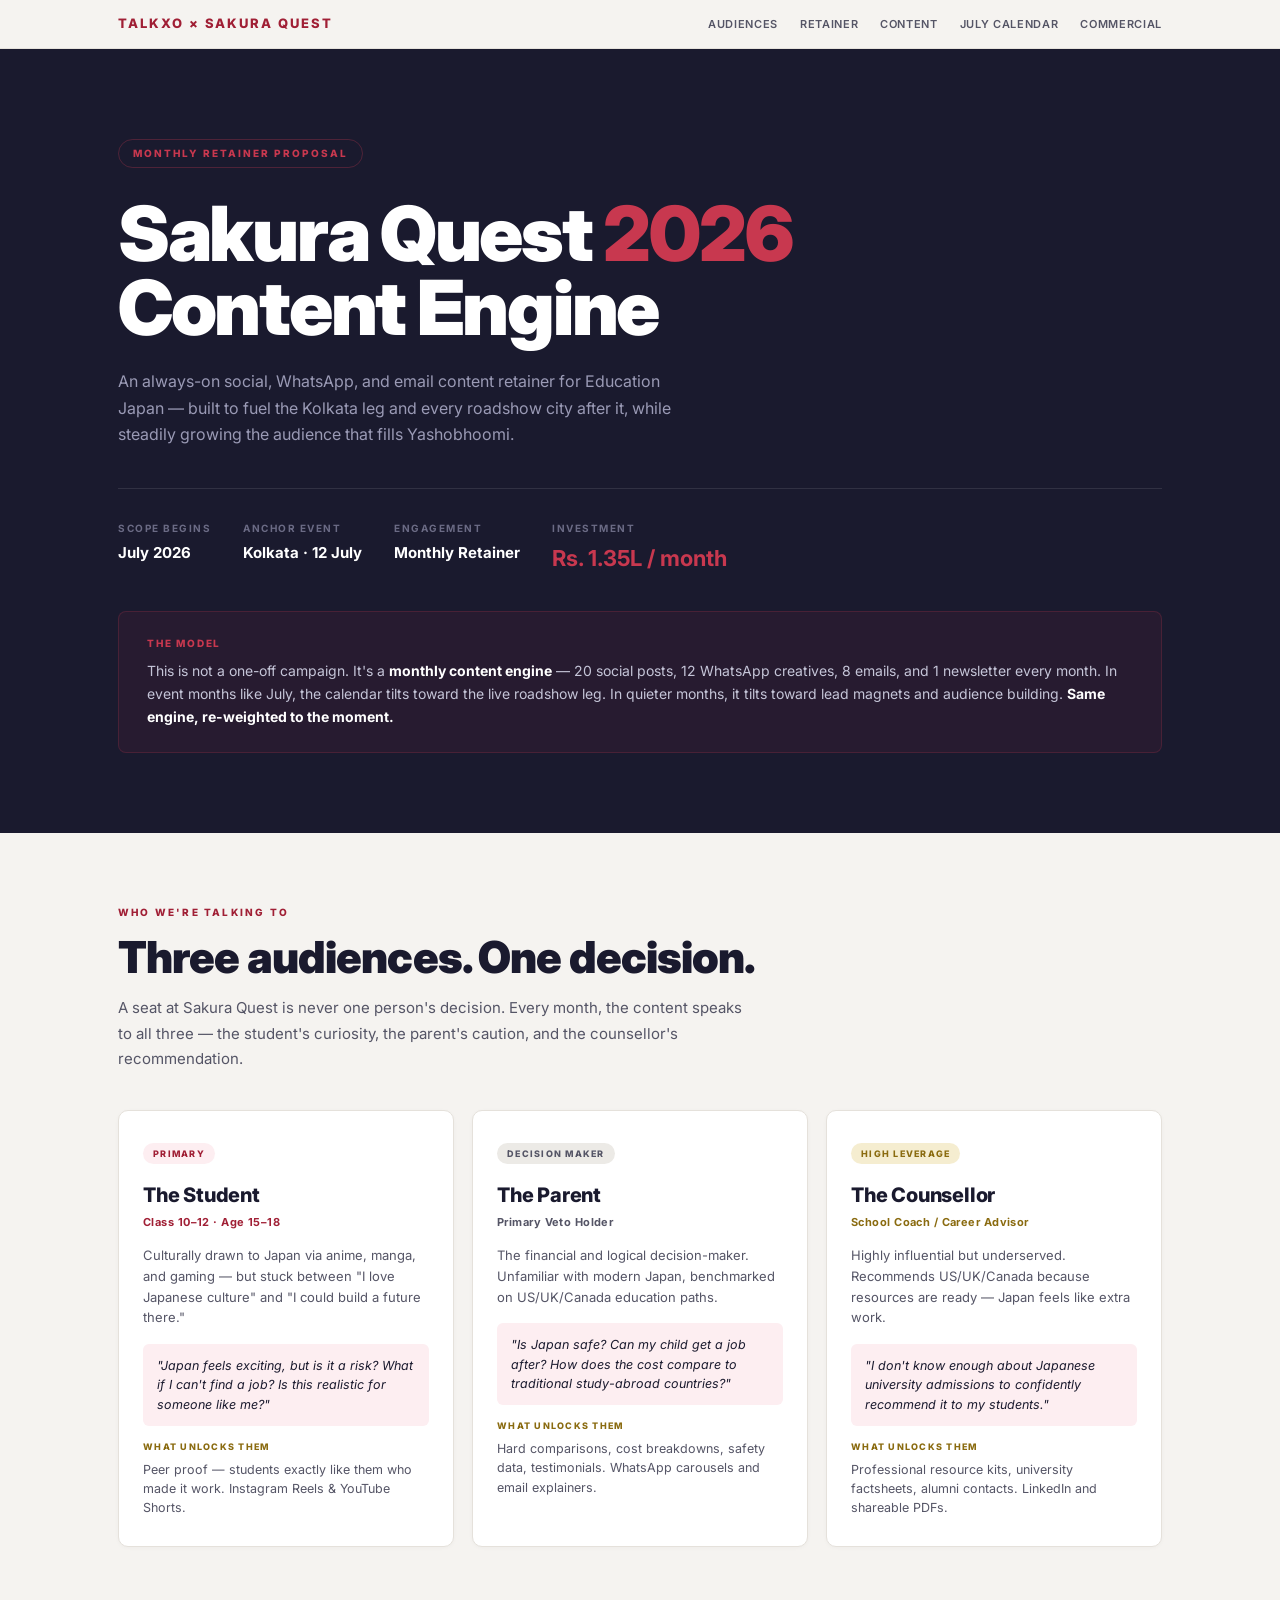
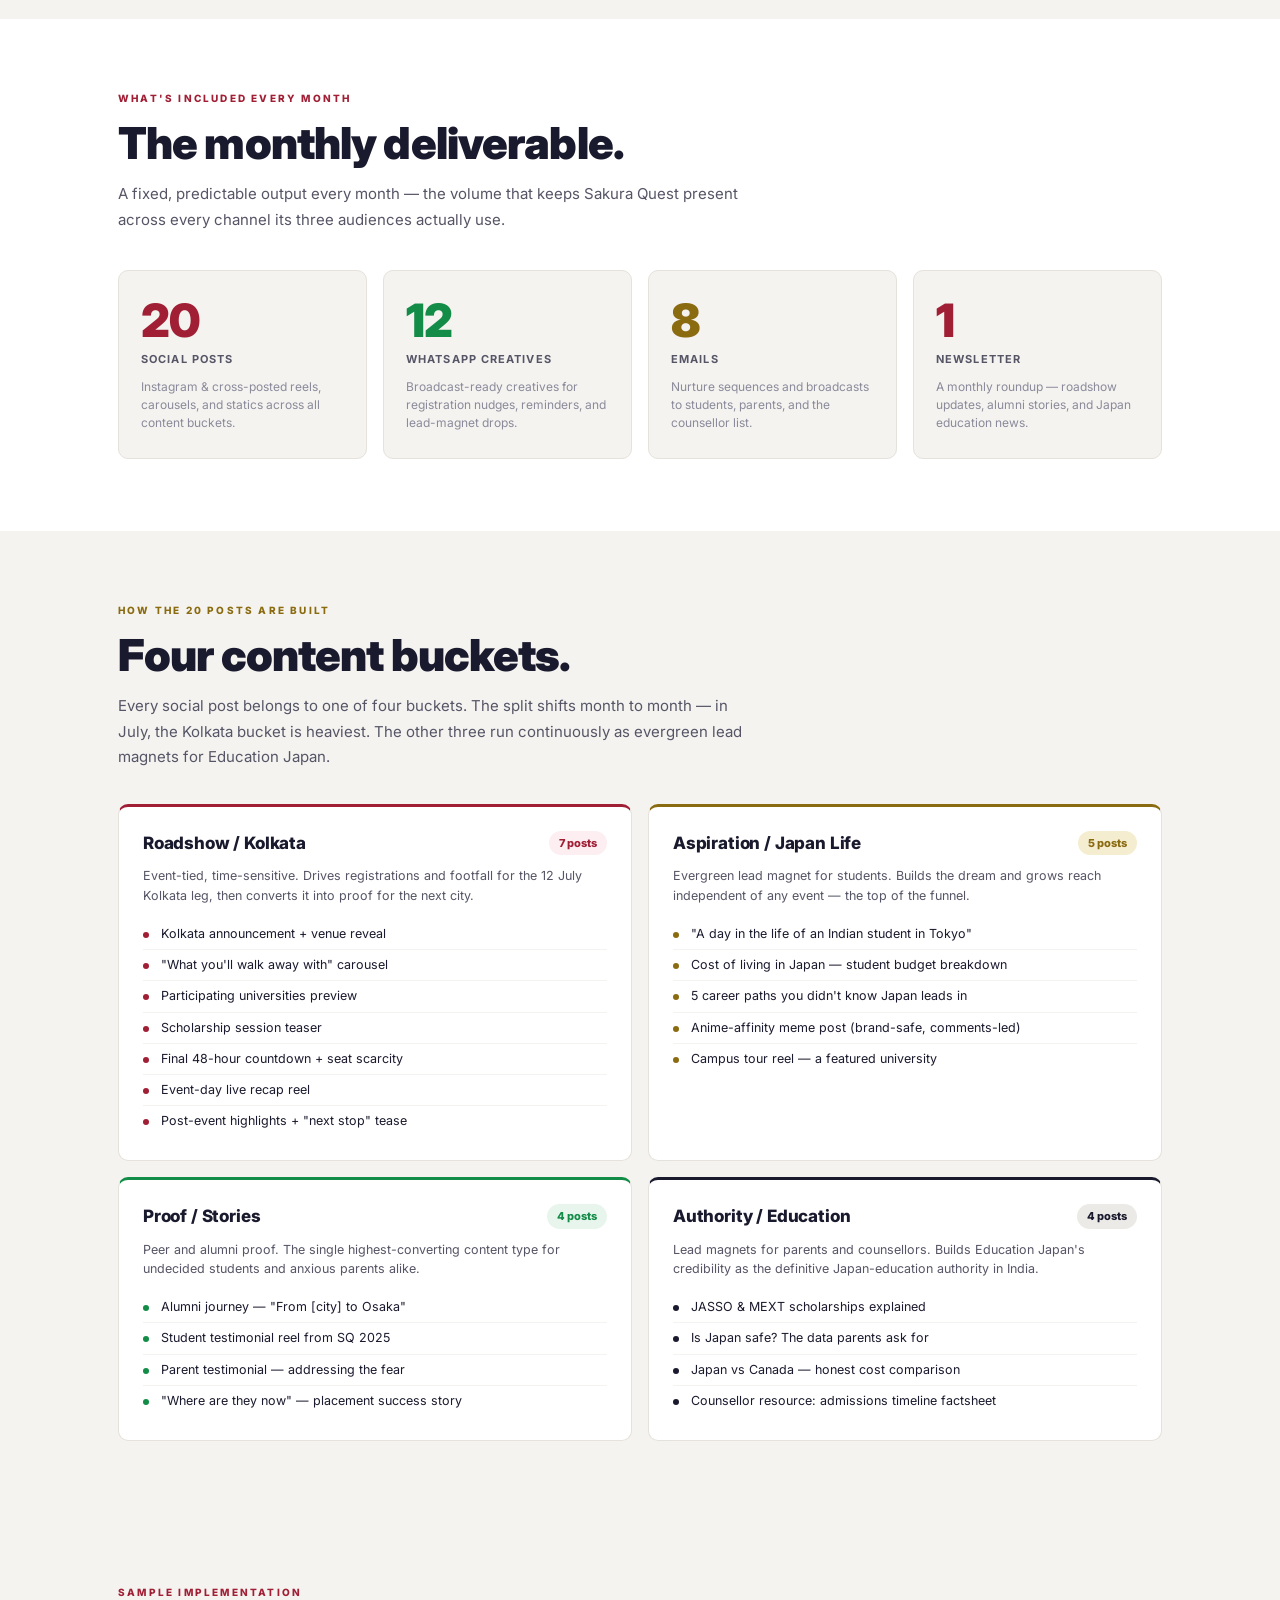
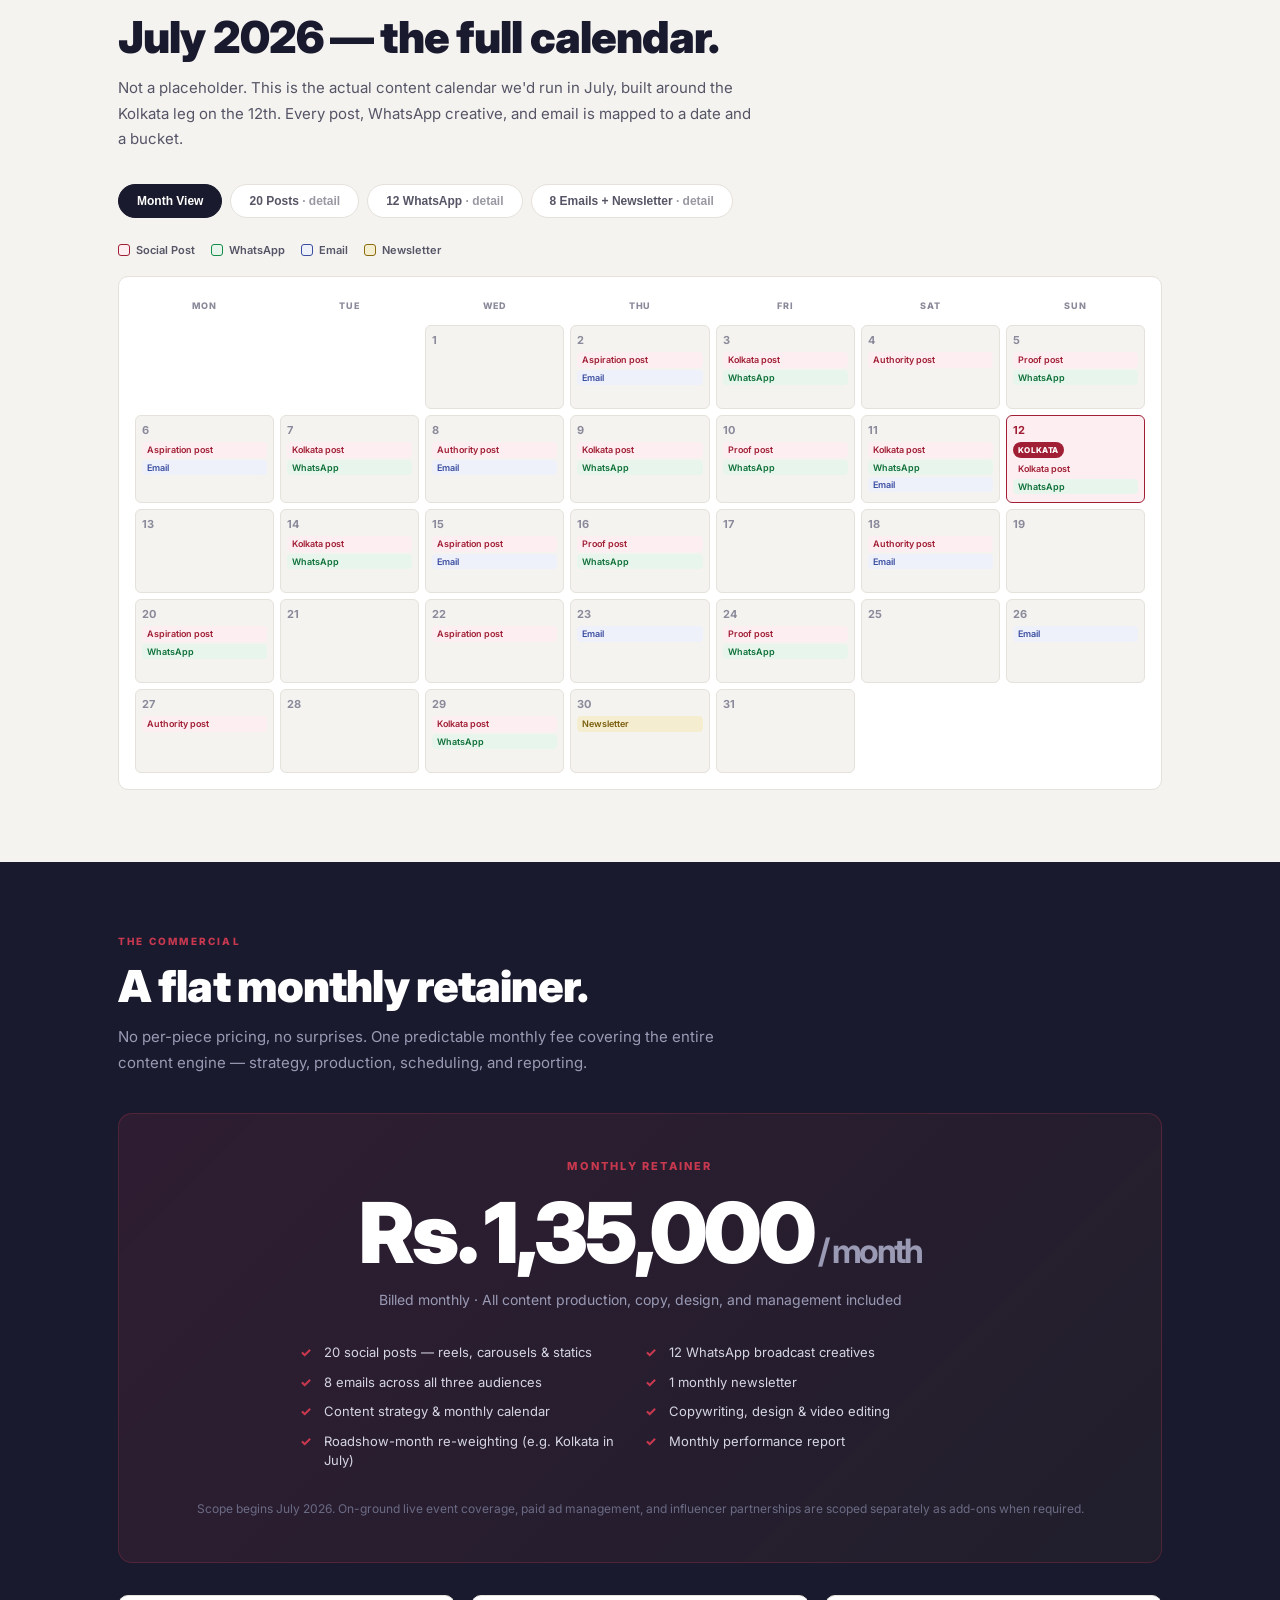
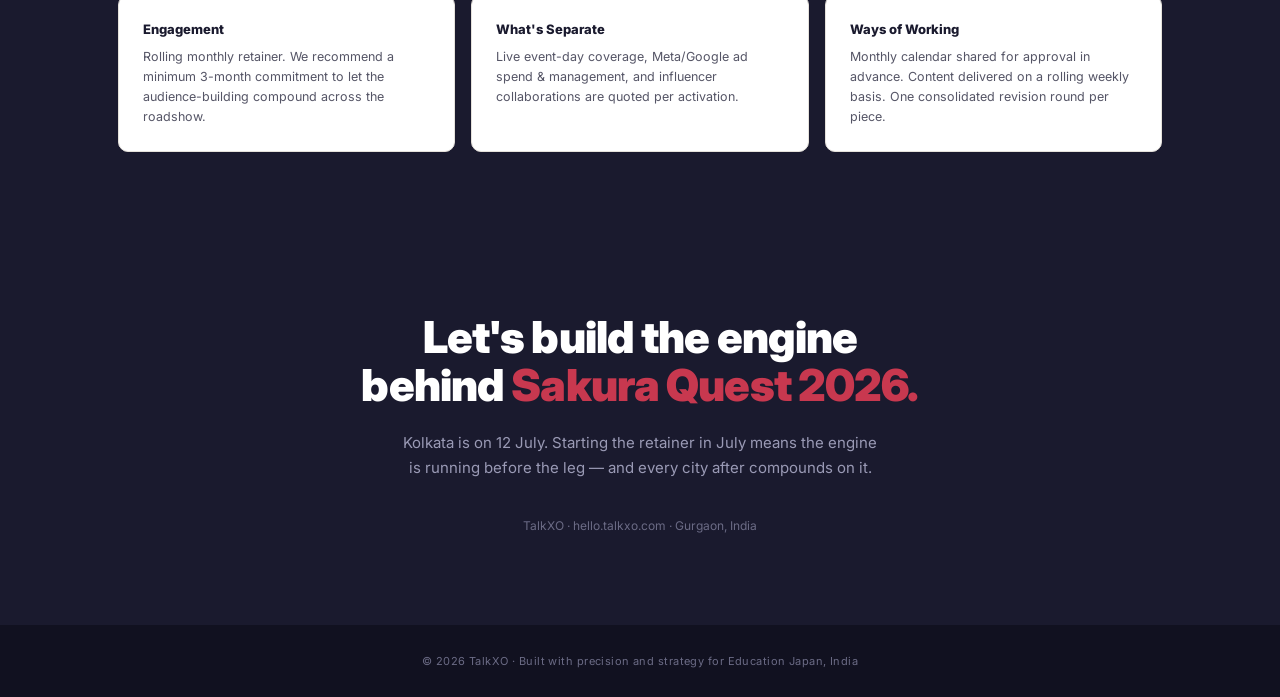
==== sakura-quest-proposal.html @ 216b6104 "SQ" ====
<!DOCTYPE html>
<html lang="en">
<head>
<meta charset="UTF-8">
<meta name="viewport" content="width=device-width, initial-scale=1.0">
<title>Sakura Quest 2026 — Monthly Retainer Proposal | TalkXO × Education Japan</title>
<link href="https://fonts.googleapis.com/css2?family=Inter:wght@300;400;500;600;700;800;900&display=swap" rel="stylesheet">
<style>
*,*::before,*::after{box-sizing:border-box;margin:0;padding:0}
:root{
--ink:#1A1A2E;--sakura:#A01F35;--sakuraLt:#C8384F;--sakuraPale:#FDEEF1;
--gold:#8A6B10;--goldPale:#F5EDD0;--white:#FFFFFF;--offWhite:#F5F3F0;
--surface:#ECEAE6;--slate:#555566;--slateLight:#8A8A9A;--border:#E5E1DB;
--wa:#128C47;--waPale:#E8F5EC;--em:#C8384F;--emPale:#FDEEF1;
}
html{scroll-behavior:smooth}
body{font-family:'Inter',sans-serif;background:var(--offWhite);color:var(--ink);line-height:1.5;-webkit-font-smoothing:antialiased}
.wrap{max-width:1100px;margin:0 auto;padding:0 28px}

/* NAV */
nav{position:sticky;top:0;z-index:100;background:rgba(245,243,240,0.95);backdrop-filter:blur(12px);border-bottom:1px solid var(--border)}
.nav-inner{max-width:1100px;margin:0 auto;padding:14px 28px;display:flex;justify-content:space-between;align-items:center}
.nav-logo{font-size:13px;font-weight:800;letter-spacing:0.15em;color:var(--sakura)}
.nav-links{display:flex;gap:22px}
.nav-links a{font-size:11px;font-weight:600;letter-spacing:0.06em;text-transform:uppercase;color:var(--slate);text-decoration:none;transition:color .2s}
.nav-links a:hover{color:var(--sakura)}
@media(max-width:760px){.nav-links{display:none}}

/* SECTION */
section{padding:72px 0}
.label{font-size:10px;font-weight:800;letter-spacing:0.22em;text-transform:uppercase;color:var(--sakura);margin-bottom:14px}
.label.gold{color:var(--gold)}
h1{font-size:clamp(40px,7vw,76px);font-weight:900;letter-spacing:-0.03em;line-height:0.98}
h2{font-size:clamp(28px,4vw,44px);font-weight:900;letter-spacing:-0.02em;line-height:1.08}
h3{font-size:20px;font-weight:800;letter-spacing:-0.01em}
.lead{font-size:15px;color:var(--slate);line-height:1.7;max-width:640px}

/* HERO */
#hero{background:var(--ink);color:var(--white);padding:90px 0 80px}
.hero-tag{display:inline-block;font-size:10px;font-weight:800;letter-spacing:0.2em;text-transform:uppercase;color:var(--sakuraLt);border:1px solid rgba(200,56,79,0.3);padding:6px 14px;border-radius:40px;margin-bottom:28px}
#hero h1 span{color:var(--sakuraLt)}
.hero-sub{font-size:16px;color:#9A9AB5;line-height:1.65;max-width:560px;margin-top:24px}
.hero-meta{display:flex;flex-wrap:wrap;gap:32px;margin-top:40px;padding-top:32px;border-top:1px solid rgba(255,255,255,0.1)}
.hero-meta-item .k{font-size:10px;font-weight:700;letter-spacing:0.15em;text-transform:uppercase;color:#6B6B85;margin-bottom:6px}
.hero-meta-item .v{font-size:15px;font-weight:700;color:var(--white)}
.hero-meta-item .v.big{font-size:22px;color:var(--sakuraLt)}

/* PIVOT CALLOUT */
.pivot{background:rgba(200,56,79,0.08);border:1px solid rgba(200,56,79,0.2);border-radius:8px;padding:24px 28px;margin-top:36px}
.pivot .pl{font-size:10px;font-weight:800;letter-spacing:0.18em;text-transform:uppercase;color:var(--sakuraLt);margin-bottom:8px}
.pivot p{font-size:14px;color:#C5C5D8;line-height:1.65}
.pivot strong{color:var(--white);font-weight:700}

/* AUDIENCES */
.aud-grid{display:grid;grid-template-columns:repeat(3,1fr);gap:18px;margin-top:38px}
@media(max-width:860px){.aud-grid{grid-template-columns:1fr}}
.aud-card{background:var(--white);border:1px solid var(--border);border-radius:10px;padding:28px 24px;box-shadow:0 1px 4px rgba(0,0,0,0.03)}
.aud-card .tag{display:inline-block;font-size:9px;font-weight:800;letter-spacing:0.14em;text-transform:uppercase;padding:4px 10px;border-radius:30px;margin-bottom:16px}
.tag.pink{background:var(--sakuraPale);color:var(--sakura)}
.tag.muted{background:var(--surface);color:var(--slate)}
.tag.gold{background:var(--goldPale);color:var(--gold)}
.aud-card h3{margin-bottom:4px}
.aud-role{font-size:11px;font-weight:700;color:var(--sakura);letter-spacing:0.04em;margin-bottom:14px}
.aud-card.muted .aud-role{color:var(--slate)}
.aud-card.gold .aud-role{color:var(--gold)}
.aud-desc{font-size:13px;color:var(--slate);line-height:1.6;margin-bottom:16px}
.aud-quote{font-size:12.5px;font-style:italic;color:var(--ink);line-height:1.55;padding:12px 14px;background:var(--sakuraPale);border-radius:6px;margin-bottom:14px}
.aud-unlock-l{font-size:9px;font-weight:800;letter-spacing:0.14em;text-transform:uppercase;color:var(--gold);margin-bottom:6px}
.aud-unlock-d{font-size:12.5px;color:var(--slate);line-height:1.55}

/* RETAINER OVERVIEW */
#retainer{background:var(--white)}
.deliv-grid{display:grid;grid-template-columns:repeat(4,1fr);gap:16px;margin-top:38px}
@media(max-width:860px){.deliv-grid{grid-template-columns:repeat(2,1fr)}}
@media(max-width:520px){.deliv-grid{grid-template-columns:1fr}}
.deliv{background:var(--offWhite);border:1px solid var(--border);border-radius:10px;padding:26px 22px;text-align:left}
.deliv .num{font-size:46px;font-weight:900;letter-spacing:-0.03em;color:var(--sakura);line-height:1}
.deliv .unit{font-size:11px;font-weight:700;letter-spacing:0.1em;text-transform:uppercase;color:var(--slate);margin-top:8px}
.deliv .desc{font-size:12px;color:var(--slateLight);line-height:1.5;margin-top:10px}
.deliv.wa .num{color:var(--wa)}
.deliv.em .num{color:var(--gold)}

/* SECTION SUBHEAD */
.subhead{font-size:10px;font-weight:800;letter-spacing:0.18em;text-transform:uppercase;color:var(--slateLight);margin-bottom:18px}
.divider{height:1px;background:var(--border);margin:52px 0}

/* CONTENT BUCKETS */
.bucket-grid{display:grid;grid-template-columns:repeat(2,1fr);gap:16px;margin-top:8px}
@media(max-width:760px){.bucket-grid{grid-template-columns:1fr}}
.bucket{background:var(--white);border:1px solid var(--border);border-radius:10px;padding:24px;border-top:3px solid var(--sakura)}
.bucket:nth-child(2){border-top-color:var(--gold)}
.bucket:nth-child(3){border-top-color:var(--wa)}
.bucket:nth-child(4){border-top-color:var(--ink)}
.bucket-top{display:flex;justify-content:space-between;align-items:flex-start;margin-bottom:10px}
.bucket h3{font-size:17px}
.bucket-count{font-size:11px;font-weight:800;color:var(--sakura);background:var(--sakuraPale);padding:4px 10px;border-radius:20px;white-space:nowrap}
.bucket:nth-child(2) .bucket-count{color:var(--gold);background:var(--goldPale)}
.bucket:nth-child(3) .bucket-count{color:var(--wa);background:var(--waPale)}
.bucket:nth-child(4) .bucket-count{color:var(--ink);background:var(--surface)}
.bucket-goal{font-size:12.5px;color:var(--slate);line-height:1.55;margin-bottom:14px}
.bucket ul{list-style:none}
.bucket li{font-size:12.5px;color:var(--ink);padding:6px 0 6px 18px;position:relative;line-height:1.45;border-bottom:1px solid var(--offWhite)}
.bucket li:last-child{border-bottom:none}
.bucket li::before{content:'';position:absolute;left:0;top:13px;width:6px;height:6px;border-radius:50%;background:var(--sakura)}
.bucket:nth-child(2) li::before{background:var(--gold)}
.bucket:nth-child(3) li::before{background:var(--wa)}
.bucket:nth-child(4) li::before{background:var(--ink)}

/* CALENDAR */
#calendar{background:var(--offWhite)}
.cal-tabs{display:flex;gap:8px;margin:32px 0 24px;flex-wrap:wrap}
.cal-tab{font-size:12px;font-weight:700;padding:9px 18px;border-radius:30px;border:1px solid var(--border);background:var(--white);color:var(--slate);cursor:pointer;transition:all .2s}
.cal-tab.active{background:var(--ink);color:var(--white);border-color:var(--ink)}
.cal-tab .c{opacity:0.6;font-weight:600}
.cal-panel{display:none}
.cal-panel.active{display:block;animation:fade .3s ease}
@keyframes fade{from{opacity:0;transform:translateY(6px)}to{opacity:1;transform:translateY(0)}}

/* GRID CALENDAR */
.month-grid{display:grid;grid-template-columns:repeat(7,1fr);gap:6px;background:var(--white);border:1px solid var(--border);border-radius:10px;padding:16px}
.dow{font-size:9px;font-weight:800;letter-spacing:0.1em;text-transform:uppercase;color:var(--slateLight);text-align:center;padding:6px 0}
.day{min-height:84px;border:1px solid var(--border);border-radius:6px;padding:6px;position:relative;background:var(--offWhite);font-size:10px}
.day.empty{background:transparent;border:none}
.day .dn{font-size:11px;font-weight:700;color:var(--slateLight);margin-bottom:4px}
.day.event{background:var(--sakuraPale);border-color:var(--sakura)}
.day.event .dn{color:var(--sakura)}
.evt-pill{font-size:8px;font-weight:800;letter-spacing:0.05em;text-transform:uppercase;color:var(--white);background:var(--sakura);padding:2px 5px;border-radius:8px;display:inline-block;margin-bottom:3px}
.chip{display:block;font-size:9px;font-weight:600;padding:2px 5px;border-radius:4px;margin-bottom:2px;line-height:1.25;text-align:left}
.chip.post{background:#FDEEF1;color:#A01F35}
.chip.wa{background:#E8F5EC;color:#0E7038}
.chip.em{background:#EEF0FA;color:#3A4DA0}
.chip.news{background:#F5EDD0;color:#7A5E0E}
@media(max-width:760px){.month-grid{font-size:8px;padding:8px;gap:3px}.day{min-height:64px;padding:3px}.chip{font-size:7px}.dow{font-size:7px}}

/* LIST CALENDAR (for posts/wa/em detail) */
.cal-legend{display:flex;gap:16px;flex-wrap:wrap;margin-bottom:18px}
.leg-item{display:flex;align-items:center;gap:6px;font-size:11px;font-weight:600;color:var(--slate)}
.leg-dot{width:12px;height:12px;border-radius:3px}

.content-list{display:grid;gap:8px}
.cl-row{display:grid;grid-template-columns:54px 1fr 130px;gap:14px;align-items:center;background:var(--white);border:1px solid var(--border);border-radius:8px;padding:12px 16px}
@media(max-width:680px){.cl-row{grid-template-columns:44px 1fr;}.cl-tag-col{display:none}}
.cl-date{font-size:11px;font-weight:800;color:var(--ink);text-align:center;line-height:1.2}
.cl-date span{display:block;font-size:8px;font-weight:600;color:var(--slateLight);text-transform:uppercase}
.cl-body .cl-title{font-size:13px;font-weight:700;color:var(--ink);line-height:1.35}
.cl-body .cl-sub{font-size:11.5px;color:var(--slate);line-height:1.4;margin-top:2px}
.cl-tag{font-size:9px;font-weight:800;letter-spacing:0.08em;text-transform:uppercase;padding:4px 9px;border-radius:20px;text-align:center;white-space:nowrap}
.t-kolkata{background:var(--sakuraPale);color:var(--sakura)}
.t-aspiration{background:#EEF0FA;color:#3A4DA0}
.t-proof{background:var(--waPale);color:#0E7038}
.t-authority{background:var(--goldPale);color:var(--gold)}
.cl-row.wa-row{border-left:3px solid var(--wa)}
.cl-row.em-row{border-left:3px solid var(--gold)}

/* COMMERCIAL */
#commercial{background:var(--ink);color:var(--white)}
#commercial .label{color:var(--sakuraLt)}
#commercial h2{color:var(--white)}
.price-card{background:linear-gradient(135deg,rgba(200,56,79,0.12),rgba(138,107,16,0.06));border:1px solid rgba(200,56,79,0.25);border-radius:14px;padding:44px;margin-top:38px;text-align:center}
.price-card .pl{font-size:11px;font-weight:800;letter-spacing:0.2em;text-transform:uppercase;color:var(--sakuraLt);margin-bottom:16px}
.price-amount{font-size:clamp(48px,9vw,84px);font-weight:900;letter-spacing:-0.03em;line-height:1;color:var(--white)}
.price-amount span{font-size:0.4em;color:#9A9AB5;font-weight:700}
.price-sub{font-size:14px;color:#9A9AB5;margin-top:14px;line-height:1.6}
.price-includes{display:grid;grid-template-columns:repeat(2,1fr);gap:10px;margin-top:32px;text-align:left;max-width:680px;margin-left:auto;margin-right:auto}
@media(max-width:600px){.price-includes{grid-template-columns:1fr}}
.pi{font-size:13px;color:#D5D5E2;padding-left:24px;position:relative;line-height:1.5}
.pi::before{content:'✓';position:absolute;left:0;color:var(--sakuraLt);font-weight:800}
.price-note{font-size:12px;color:#6B6B85;margin-top:28px;line-height:1.6}

/* TERMS */
.terms{display:grid;grid-template-columns:repeat(3,1fr);gap:16px;margin-top:32px}
@media(max-width:760px){.terms{grid-template-columns:1fr}}
.term{background:var(--white);border:1px solid var(--border);border-radius:10px;padding:24px}
.term h4{font-size:13px;font-weight:800;color:var(--ink);margin-bottom:8px}
.term p{font-size:12.5px;color:var(--slate);line-height:1.6}

/* CLOSING */
#closing{background:var(--ink);color:var(--white);text-align:center;padding:90px 0}
#closing h2{color:var(--white)}
#closing h2 span{color:var(--sakuraLt)}
.closing-sub{font-size:15px;color:#9A9AB5;max-width:480px;margin:22px auto 0;line-height:1.65}
.closing-foot{font-size:12px;color:#6B6B85;margin-top:36px}

footer{background:#111120;color:#6B6B85;text-align:center;padding:28px;font-size:11px;letter-spacing:0.04em}
</style>
</head>
<body>

<nav>
  <div class="nav-inner">
    <div class="nav-logo">TALKXO × SAKURA QUEST</div>
    <div class="nav-links">
      <a href="#audiences">Audiences</a>
      <a href="#retainer">Retainer</a>
      <a href="#buckets">Content</a>
      <a href="#calendar">July Calendar</a>
      <a href="#commercial">Commercial</a>
    </div>
  </div>
</nav>

<!-- HERO -->
<section id="hero">
  <div class="wrap">
    <span class="hero-tag">Monthly Retainer Proposal</span>
    <h1>Sakura Quest <span>2026</span><br>Content Engine</h1>
    <p class="hero-sub">An always-on social, WhatsApp, and email content retainer for Education Japan — built to fuel the Kolkata leg and every roadshow city after it, while steadily growing the audience that fills Yashobhoomi.</p>
    <div class="hero-meta">
      <div class="hero-meta-item"><div class="k">Scope Begins</div><div class="v">July 2026</div></div>
      <div class="hero-meta-item"><div class="k">Anchor Event</div><div class="v">Kolkata · 12 July</div></div>
      <div class="hero-meta-item"><div class="k">Engagement</div><div class="v">Monthly Retainer</div></div>
      <div class="hero-meta-item"><div class="k">Investment</div><div class="v big">Rs. 1.35L / month</div></div>
    </div>
    <div class="pivot">
      <div class="pl">The Model</div>
      <p>This is not a one-off campaign. It's a <strong>monthly content engine</strong> — 20 social posts, 12 WhatsApp creatives, 8 emails, and 1 newsletter every month. In event months like July, the calendar tilts toward the live roadshow leg. In quieter months, it tilts toward lead magnets and audience building. <strong>Same engine, re-weighted to the moment.</strong></p>
    </div>
  </div>
</section>

<!-- AUDIENCES -->
<section id="audiences">
  <div class="wrap">
    <div class="label">Who We're Talking To</div>
    <h2>Three audiences. One decision.</h2>
    <p class="lead" style="margin-top:14px">A seat at Sakura Quest is never one person's decision. Every month, the content speaks to all three — the student's curiosity, the parent's caution, and the counsellor's recommendation.</p>
    <div class="aud-grid">
      <div class="aud-card">
        <span class="tag pink">Primary</span>
        <h3>The Student</h3>
        <div class="aud-role">Class 10–12 · Age 15–18</div>
        <div class="aud-desc">Culturally drawn to Japan via anime, manga, and gaming — but stuck between "I love Japanese culture" and "I could build a future there."</div>
        <div class="aud-quote">"Japan feels exciting, but is it a risk? What if I can't find a job? Is this realistic for someone like me?"</div>
        <div class="aud-unlock-l">What Unlocks Them</div>
        <div class="aud-unlock-d">Peer proof — students exactly like them who made it work. Instagram Reels & YouTube Shorts.</div>
      </div>
      <div class="aud-card muted">
        <span class="tag muted">Decision Maker</span>
        <h3>The Parent</h3>
        <div class="aud-role">Primary Veto Holder</div>
        <div class="aud-desc">The financial and logical decision-maker. Unfamiliar with modern Japan, benchmarked on US/UK/Canada education paths.</div>
        <div class="aud-quote">"Is Japan safe? Can my child get a job after? How does the cost compare to traditional study-abroad countries?"</div>
        <div class="aud-unlock-l">What Unlocks Them</div>
        <div class="aud-unlock-d">Hard comparisons, cost breakdowns, safety data, testimonials. WhatsApp carousels and email explainers.</div>
      </div>
      <div class="aud-card gold">
        <span class="tag gold">High Leverage</span>
        <h3>The Counsellor</h3>
        <div class="aud-role">School Coach / Career Advisor</div>
        <div class="aud-desc">Highly influential but underserved. Recommends US/UK/Canada because resources are ready — Japan feels like extra work.</div>
        <div class="aud-quote">"I don't know enough about Japanese university admissions to confidently recommend it to my students."</div>
        <div class="aud-unlock-l">What Unlocks Them</div>
        <div class="aud-unlock-d">Professional resource kits, university factsheets, alumni contacts. LinkedIn and shareable PDFs.</div>
      </div>
    </div>
  </div>
</section>

<!-- RETAINER -->
<section id="retainer">
  <div class="wrap">
    <div class="label">What's Included Every Month</div>
    <h2>The monthly deliverable.</h2>
    <p class="lead" style="margin-top:14px">A fixed, predictable output every month — the volume that keeps Sakura Quest present across every channel its three audiences actually use.</p>
    <div class="deliv-grid">
      <div class="deliv"><div class="num">20</div><div class="unit">Social Posts</div><div class="desc">Instagram & cross-posted reels, carousels, and statics across all content buckets.</div></div>
      <div class="deliv wa"><div class="num">12</div><div class="unit">WhatsApp Creatives</div><div class="desc">Broadcast-ready creatives for registration nudges, reminders, and lead-magnet drops.</div></div>
      <div class="deliv em"><div class="num">8</div><div class="unit">Emails</div><div class="desc">Nurture sequences and broadcasts to students, parents, and the counsellor list.</div></div>
      <div class="deliv"><div class="num">1</div><div class="unit">Newsletter</div><div class="desc">A monthly roundup — roadshow updates, alumni stories, and Japan education news.</div></div>
    </div>
  </div>
</section>

<!-- CONTENT BUCKETS -->
<section id="buckets">
  <div class="wrap">
    <div class="label gold">How the 20 Posts Are Built</div>
    <h2>Four content buckets.</h2>
    <p class="lead" style="margin-top:14px">Every social post belongs to one of four buckets. The split shifts month to month — in July, the Kolkata bucket is heaviest. The other three run continuously as evergreen lead magnets for Education Japan.</p>
    <div class="bucket-grid" style="margin-top:34px">
      <div class="bucket">
        <div class="bucket-top"><h3>Roadshow / Kolkata</h3><span class="bucket-count">7 posts</span></div>
        <div class="bucket-goal">Event-tied, time-sensitive. Drives registrations and footfall for the 12 July Kolkata leg, then converts it into proof for the next city.</div>
        <ul>
          <li>Kolkata announcement + venue reveal</li>
          <li>"What you'll walk away with" carousel</li>
          <li>Participating universities preview</li>
          <li>Scholarship session teaser</li>
          <li>Final 48-hour countdown + seat scarcity</li>
          <li>Event-day live recap reel</li>
          <li>Post-event highlights + "next stop" tease</li>
        </ul>
      </div>
      <div class="bucket">
        <div class="bucket-top"><h3>Aspiration / Japan Life</h3><span class="bucket-count">5 posts</span></div>
        <div class="bucket-goal">Evergreen lead magnet for students. Builds the dream and grows reach independent of any event — the top of the funnel.</div>
        <ul>
          <li>"A day in the life of an Indian student in Tokyo"</li>
          <li>Cost of living in Japan — student budget breakdown</li>
          <li>5 career paths you didn't know Japan leads in</li>
          <li>Anime-affinity meme post (brand-safe, comments-led)</li>
          <li>Campus tour reel — a featured university</li>
        </ul>
      </div>
      <div class="bucket">
        <div class="bucket-top"><h3>Proof / Stories</h3><span class="bucket-count">4 posts</span></div>
        <div class="bucket-goal">Peer and alumni proof. The single highest-converting content type for undecided students and anxious parents alike.</div>
        <ul>
          <li>Alumni journey — "From [city] to Osaka"</li>
          <li>Student testimonial reel from SQ 2025</li>
          <li>Parent testimonial — addressing the fear</li>
          <li>"Where are they now" — placement success story</li>
        </ul>
      </div>
      <div class="bucket">
        <div class="bucket-top"><h3>Authority / Education</h3><span class="bucket-count">4 posts</span></div>
        <div class="bucket-goal">Lead magnets for parents and counsellors. Builds Education Japan's credibility as the definitive Japan-education authority in India.</div>
        <ul>
          <li>JASSO &amp; MEXT scholarships explained</li>
          <li>Is Japan safe? The data parents ask for</li>
          <li>Japan vs Canada — honest cost comparison</li>
          <li>Counsellor resource: admissions timeline factsheet</li>
        </ul>
      </div>
    </div>
  </div>
</section>

<!-- CALENDAR -->
<section id="calendar">
  <div class="wrap">
    <div class="label">Sample Implementation</div>
    <h2>July 2026 — the full calendar.</h2>
    <p class="lead" style="margin-top:14px">Not a placeholder. This is the actual content calendar we'd run in July, built around the Kolkata leg on the 12th. Every post, WhatsApp creative, and email is mapped to a date and a bucket.</p>

    <div class="cal-tabs">
      <button class="cal-tab active" data-panel="month">Month View</button>
      <button class="cal-tab" data-panel="posts">20 Posts <span class="c">· detail</span></button>
      <button class="cal-tab" data-panel="wa">12 WhatsApp <span class="c">· detail</span></button>
      <button class="cal-tab" data-panel="em">8 Emails + Newsletter <span class="c">· detail</span></button>
    </div>

    <!-- MONTH GRID -->
    <div class="cal-panel active" id="panel-month">
      <div class="cal-legend">
        <div class="leg-item"><span class="leg-dot" style="background:#FDEEF1;border:1px solid #A01F35"></span>Social Post</div>
        <div class="leg-item"><span class="leg-dot" style="background:#E8F5EC;border:1px solid #128C47"></span>WhatsApp</div>
        <div class="leg-item"><span class="leg-dot" style="background:#EEF0FA;border:1px solid #3A4DA0"></span>Email</div>
        <div class="leg-item"><span class="leg-dot" style="background:#F5EDD0;border:1px solid #8A6B10"></span>Newsletter</div>
      </div>
      <div class="month-grid" id="monthGrid"></div>
    </div>

    <!-- POSTS DETAIL -->
    <div class="cal-panel" id="panel-posts">
      <div class="cal-legend">
        <div class="leg-item"><span class="leg-dot t-kolkata" style="background:#FDEEF1"></span>Roadshow / Kolkata</div>
        <div class="leg-item"><span class="leg-dot t-aspiration" style="background:#EEF0FA"></span>Aspiration</div>
        <div class="leg-item"><span class="leg-dot t-proof" style="background:#E8F5EC"></span>Proof / Stories</div>
        <div class="leg-item"><span class="leg-dot t-authority" style="background:#F5EDD0"></span>Authority</div>
      </div>
      <div class="content-list" id="postsList"></div>
    </div>

    <!-- WA DETAIL -->
    <div class="cal-panel" id="panel-wa">
      <div class="content-list" id="waList"></div>
    </div>

    <!-- EMAIL DETAIL -->
    <div class="cal-panel" id="panel-em">
      <div class="content-list" id="emList"></div>
    </div>
  </div>
</section>

<!-- COMMERCIAL -->
<section id="commercial">
  <div class="wrap">
    <div class="label">The Commercial</div>
    <h2>A flat monthly retainer.</h2>
    <p class="lead" style="margin-top:14px;color:#9A9AB5">No per-piece pricing, no surprises. One predictable monthly fee covering the entire content engine — strategy, production, scheduling, and reporting.</p>
    <div class="price-card">
      <div class="pl">Monthly Retainer</div>
      <div class="price-amount">Rs. 1,35,000<span> / month</span></div>
      <div class="price-sub">Billed monthly · All content production, copy, design, and management included</div>
      <div class="price-includes">
        <div class="pi">20 social posts — reels, carousels &amp; statics</div>
        <div class="pi">12 WhatsApp broadcast creatives</div>
        <div class="pi">8 emails across all three audiences</div>
        <div class="pi">1 monthly newsletter</div>
        <div class="pi">Content strategy &amp; monthly calendar</div>
        <div class="pi">Copywriting, design &amp; video editing</div>
        <div class="pi">Roadshow-month re-weighting (e.g. Kolkata in July)</div>
        <div class="pi">Monthly performance report</div>
      </div>
      <div class="price-note">Scope begins July 2026. On-ground live event coverage, paid ad management, and influencer partnerships are scoped separately as add-ons when required.</div>
    </div>

    <div class="terms">
      <div class="term"><h4>Engagement</h4><p>Rolling monthly retainer. We recommend a minimum 3-month commitment to let the audience-building compound across the roadshow.</p></div>
      <div class="term"><h4>What's Separate</h4><p>Live event-day coverage, Meta/Google ad spend &amp; management, and influencer collaborations are quoted per activation.</p></div>
      <div class="term"><h4>Ways of Working</h4><p>Monthly calendar shared for approval in advance. Content delivered on a rolling weekly basis. One consolidated revision round per piece.</p></div>
    </div>
  </div>
</section>

<!-- CLOSING -->
<section id="closing">
  <div class="wrap">
    <h2>Let's build the engine<br>behind <span>Sakura Quest 2026.</span></h2>
    <p class="closing-sub">Kolkata is on 12 July. Starting the retainer in July means the engine is running before the leg — and every city after compounds on it.</p>
    <div class="closing-foot">TalkXO · hello.talkxo.com · Gurgaon, India</div>
  </div>
</section>

<footer>© 2026 TalkXO · Built with precision and strategy for Education Japan, India</footer>

<script>
// ---- DATA ----
const posts = [
  {d:2, t:"A Day in the Life of an Indian Student in Tokyo", s:"Reel · subtitled, no VO — curiosity-first top-of-funnel", b:"aspiration", tag:"Aspiration"},
  {d:3, t:"Kolkata is Coming — Save the Date", s:"Announcement carousel · venue + date reveal for 12 July", b:"kolkata", tag:"Kolkata"},
  {d:4, t:"JASSO & MEXT Scholarships, Explained Simply", s:"Carousel · parent + counsellor lead magnet", b:"authority", tag:"Authority"},
  {d:5, t:"From Kolkata to Osaka — An Alumni Story", s:"Reel · peer proof, locally relevant to the leg", b:"proof", tag:"Proof"},
  {d:6, t:"5 Careers You Didn't Know Japan Leads In", s:"Carousel · saves-optimised, broadens the dream", b:"aspiration", tag:"Aspiration"},
  {d:7, t:"What You'll Walk Away With at Sakura Quest", s:"Carousel · Kolkata value proposition", b:"kolkata", tag:"Kolkata"},
  {d:8, t:"Is Japan Safe? The Data Parents Ask For", s:"Carousel · parent objection lead magnet", b:"authority", tag:"Authority"},
  {d:9, t:"Universities You'll Meet in Kolkata", s:"Carousel · participating institution preview", b:"kolkata", tag:"Kolkata"},
  {d:10, t:"Student Testimonial — Why I Chose Japan", s:"Reel · SQ 2025 attendee, now enrolled", b:"proof", tag:"Proof"},
  {d:11, t:"Final 48 Hours — Kolkata Seats Filling Fast", s:"Story-style reel · scarcity + scholarship session teaser", b:"kolkata", tag:"Kolkata"},
  {d:12, t:"LIVE from Kolkata — Same-Day Recap", s:"Reel · event-day energy, published same evening", b:"kolkata", tag:"Kolkata"},
  {d:14, t:"Kolkata Highlights — You Had to Be There", s:"Reel · post-event proof, teases next city", b:"kolkata", tag:"Kolkata"},
  {d:15, t:"Cost of Living in Japan — A Student Budget", s:"Carousel · practical aspiration content", b:"aspiration", tag:"Aspiration"},
  {d:16, t:"A Parent on Sending Their Child to Japan", s:"Reel · parent testimonial, the fear addressed", b:"proof", tag:"Proof"},
  {d:18, t:"Japan vs Canada — An Honest Cost Comparison", s:"Carousel · the parent's core question, WA-shareable", b:"authority", tag:"Authority"},
  {d:20, t:"When You Finally Get the MEXT Scholarship", s:"Anime-affinity meme · brand-safe, comments-led reach", b:"aspiration", tag:"Aspiration"},
  {d:22, t:"Campus Tour — A Featured Japanese University", s:"Reel · immersive, aspirational", b:"aspiration", tag:"Aspiration"},
  {d:24, t:"Where Are They Now — A Placement Story", s:"Carousel · career outcome proof for parents", b:"proof", tag:"Proof"},
  {d:27, t:"Counsellor Factsheet — Admissions Timeline", s:"Carousel + PDF · LinkedIn-led, counsellor lead magnet", b:"authority", tag:"Authority"},
  {d:29, t:"The Road to Yashobhoomi — Cities So Far", s:"Carousel · roadshow momentum, builds toward finale", b:"kolkata", tag:"Kolkata"}
];

const wa = [
  {d:3, t:"Kolkata Date Announcement Broadcast", s:"To full list — save the date, registration link"},
  {d:5, t:"Scholarship Guide Lead-Magnet Drop", s:"Comment-to-DM delivery creative + CTA"},
  {d:7, t:"Registration Reminder #1", s:"Kolkata — 'have you registered yet?' nudge"},
  {d:9, t:"University Lineup Teaser", s:"Visual list of who they'll meet in Kolkata"},
  {d:10, t:"Scholarship Session Highlight", s:"'Be there early — this fills up first'"},
  {d:11, t:"Final 48-Hour Countdown", s:"Scarcity creative — seats remaining"},
  {d:12, t:"Event-Day Logistics", s:"Venue, timing, what to bring — morning-of"},
  {d:14, t:"Post-Event Thank You + Recap Link", s:"Warm follow-up to attendees"},
  {d:16, t:"Next-Step Nudge for Attendees", s:"'Ready for a counselling session?' soft CTA"},
  {d:20, t:"Japan vs Canada Cost Carousel", s:"Parent-facing, forwardable in family groups"},
  {d:24, t:"Alumni Story Drop", s:"Placement success — re-engagement creative"},
  {d:29, t:"Monthly Newsletter Push", s:"WhatsApp creative driving to the newsletter"}
];

const em = [
  {d:2, t:"Welcome — You're on the Sakura Quest List", s:"Onboarding · what to expect + Kolkata save-the-date", type:"em"},
  {d:6, t:"What Studying in Japan Actually Costs", s:"Parent nurture · cost breakdown vs UK/Canada", type:"em"},
  {d:8, t:"Meet the Universities Coming to Kolkata", s:"Consideration · institution profiles + register CTA", type:"em"},
  {d:11, t:"Kolkata is in 24 Hours — Final Details", s:"Conversion · logistics + last registration push", type:"em"},
  {d:15, t:"She Had the Same Doubts You Have", s:"Peer story · undecided-student nurture", type:"em"},
  {d:18, t:"Is Japan Safe? And What About Careers?", s:"Parent nurture · safety + placement outcomes", type:"em"},
  {d:23, t:"For Counsellors — Your Japan Resource Kit", s:"Counsellor track · factsheets + alumni contacts", type:"em"},
  {d:26, t:"Missed Kolkata? Here's What's Next", s:"Re-engagement · roadshow + Grand Finale tease", type:"em"},
  {d:30, t:"Sakura Quest Monthly — July Edition", s:"NEWSLETTER · roadshow recap, alumni story, Japan news", type:"news"}
];

// ---- MONTH GRID BUILD ----
// July 2026: 1st = Wednesday. Mon-start grid.
const firstDow = 2; // Mon=0..Sun=6 → July 1 is Wed = index 2
const daysInMonth = 31;
const dows = ['Mon','Tue','Wed','Thu','Fri','Sat','Sun'];
const grid = document.getElementById('monthGrid');
dows.forEach(d=>{const e=document.createElement('div');e.className='dow';e.textContent=d;grid.appendChild(e);});
for(let i=0;i<firstDow;i++){const e=document.createElement('div');e.className='day empty';grid.appendChild(e);}
for(let day=1;day<=daysInMonth;day++){
  const cell=document.createElement('div');
  cell.className='day'+(day===12?' event':'');
  let html='<div class="dn">'+day+'</div>';
  if(day===12) html+='<span class="evt-pill">Kolkata</span>';
  const p=posts.find(x=>x.d===day); if(p) html+='<span class="chip post">'+p.tag+' post</span>';
  const w=wa.find(x=>x.d===day); if(w) html+='<span class="chip wa">WhatsApp</span>';
  const e2=em.find(x=>x.d===day); if(e2) html+='<span class="chip '+(e2.type==='news'?'news':'em')+'">'+(e2.type==='news'?'Newsletter':'Email')+'</span>';
  cell.innerHTML=html;
  grid.appendChild(cell);
}

// ---- LIST BUILDERS ----
function dlabel(d){return '<div class="cl-date">'+d+'<span>Jul</span></div>';}
const postsList=document.getElementById('postsList');
posts.forEach(p=>{
  const row=document.createElement('div');row.className='cl-row';
  row.innerHTML=dlabel(p.d)+'<div class="cl-body"><div class="cl-title">'+p.t+'</div><div class="cl-sub">'+p.s+'</div></div><div class="cl-tag-col"><div class="cl-tag t-'+p.b+'">'+p.tag+'</div></div>';
  postsList.appendChild(row);
});
const waList=document.getElementById('waList');
wa.forEach(w=>{
  const row=document.createElement('div');row.className='cl-row wa-row';
  row.innerHTML=dlabel(w.d)+'<div class="cl-body"><div class="cl-title">'+w.t+'</div><div class="cl-sub">'+w.s+'</div></div><div class="cl-tag-col"><div class="cl-tag t-proof">WhatsApp</div></div>';
  waList.appendChild(row);
});
const emList=document.getElementById('emList');
em.forEach(e=>{
  const row=document.createElement('div');row.className='cl-row em-row';
  const tagClass=e.type==='news'?'t-authority':'t-aspiration';
  const tagText=e.type==='news'?'Newsletter':'Email';
  row.innerHTML=dlabel(e.d)+'<div class="cl-body"><div class="cl-title">'+e.t+'</div><div class="cl-sub">'+e.s+'</div></div><div class="cl-tag-col"><div class="cl-tag '+tagClass+'">'+tagText+'</div></div>';
  emList.appendChild(row);
});

// ---- TABS ----
document.querySelectorAll('.cal-tab').forEach(tab=>{
  tab.addEventListener('click',()=>{
    document.querySelectorAll('.cal-tab').forEach(t=>t.classList.remove('active'));
    document.querySelectorAll('.cal-panel').forEach(p=>p.classList.remove('active'));
    tab.classList.add('active');
    document.getElementById('panel-'+tab.dataset.panel).classList.add('active');
  });
});
</script>
</body>
</html>
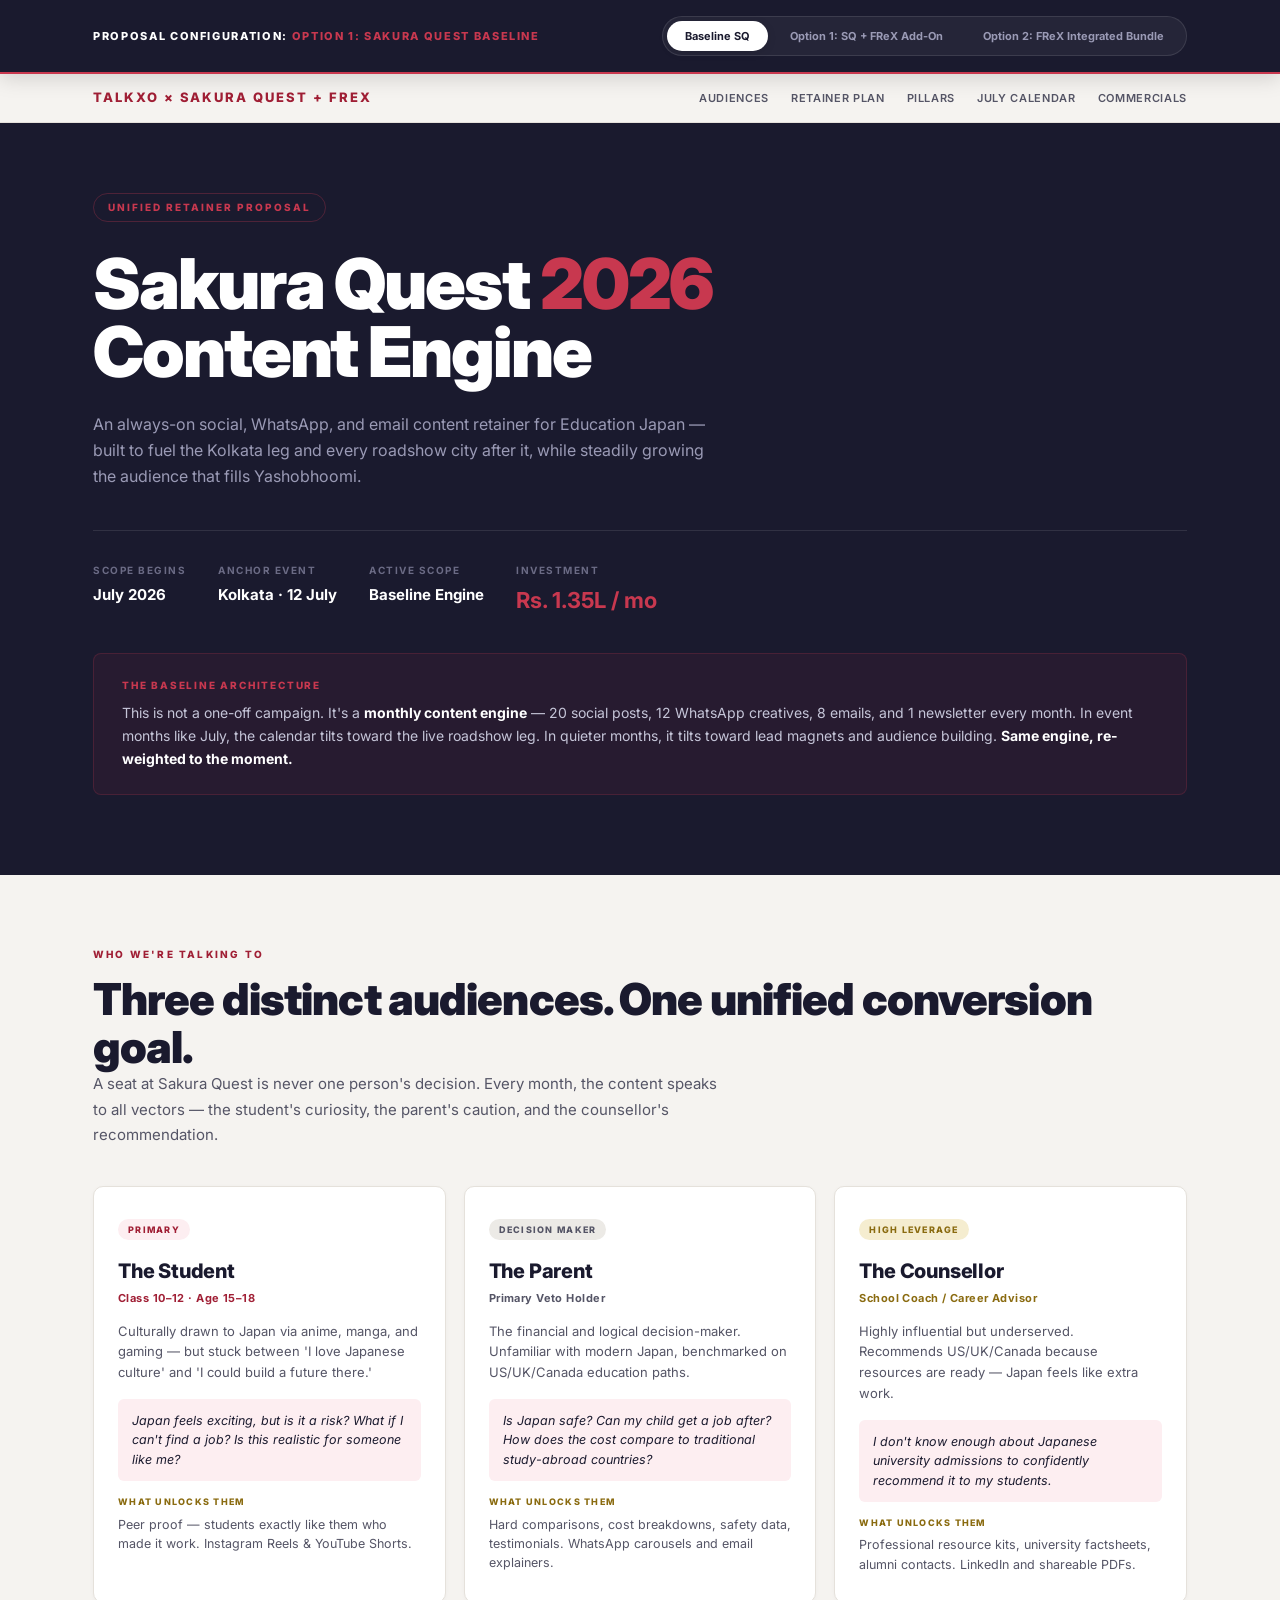
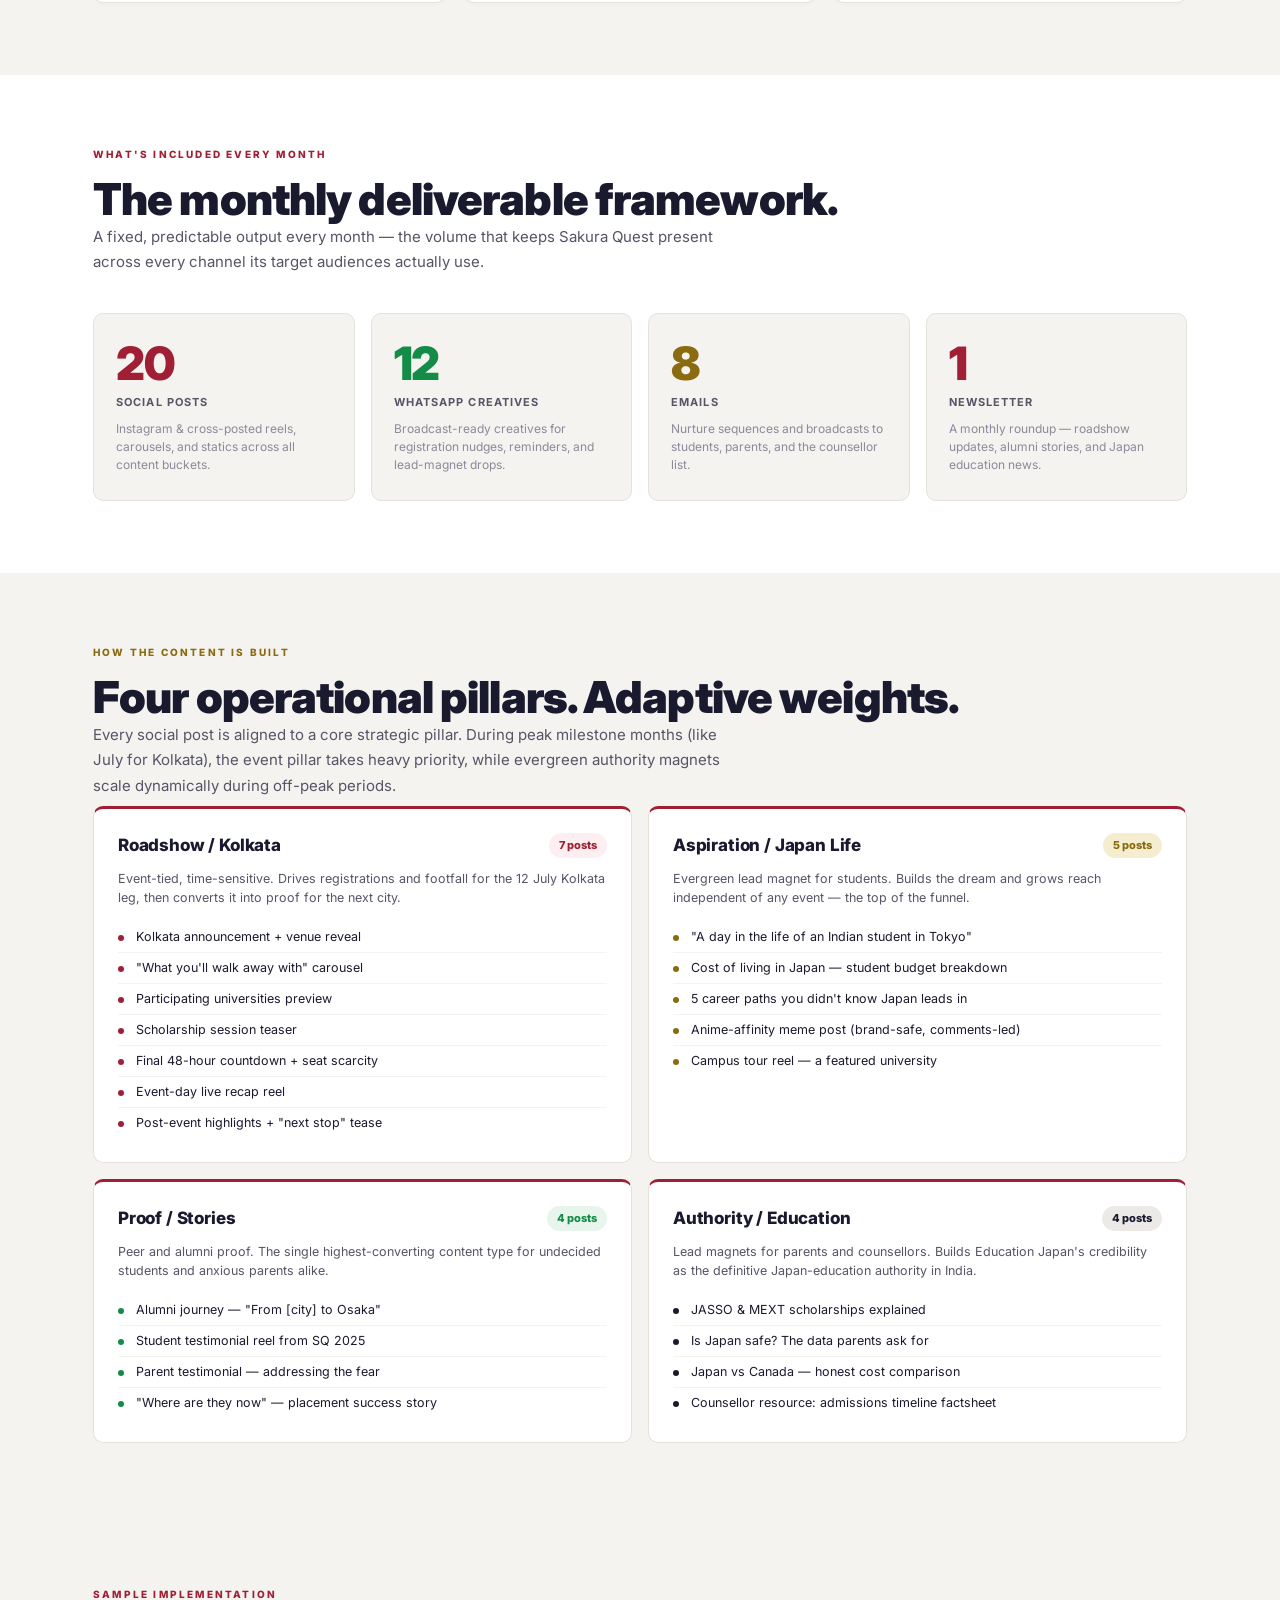
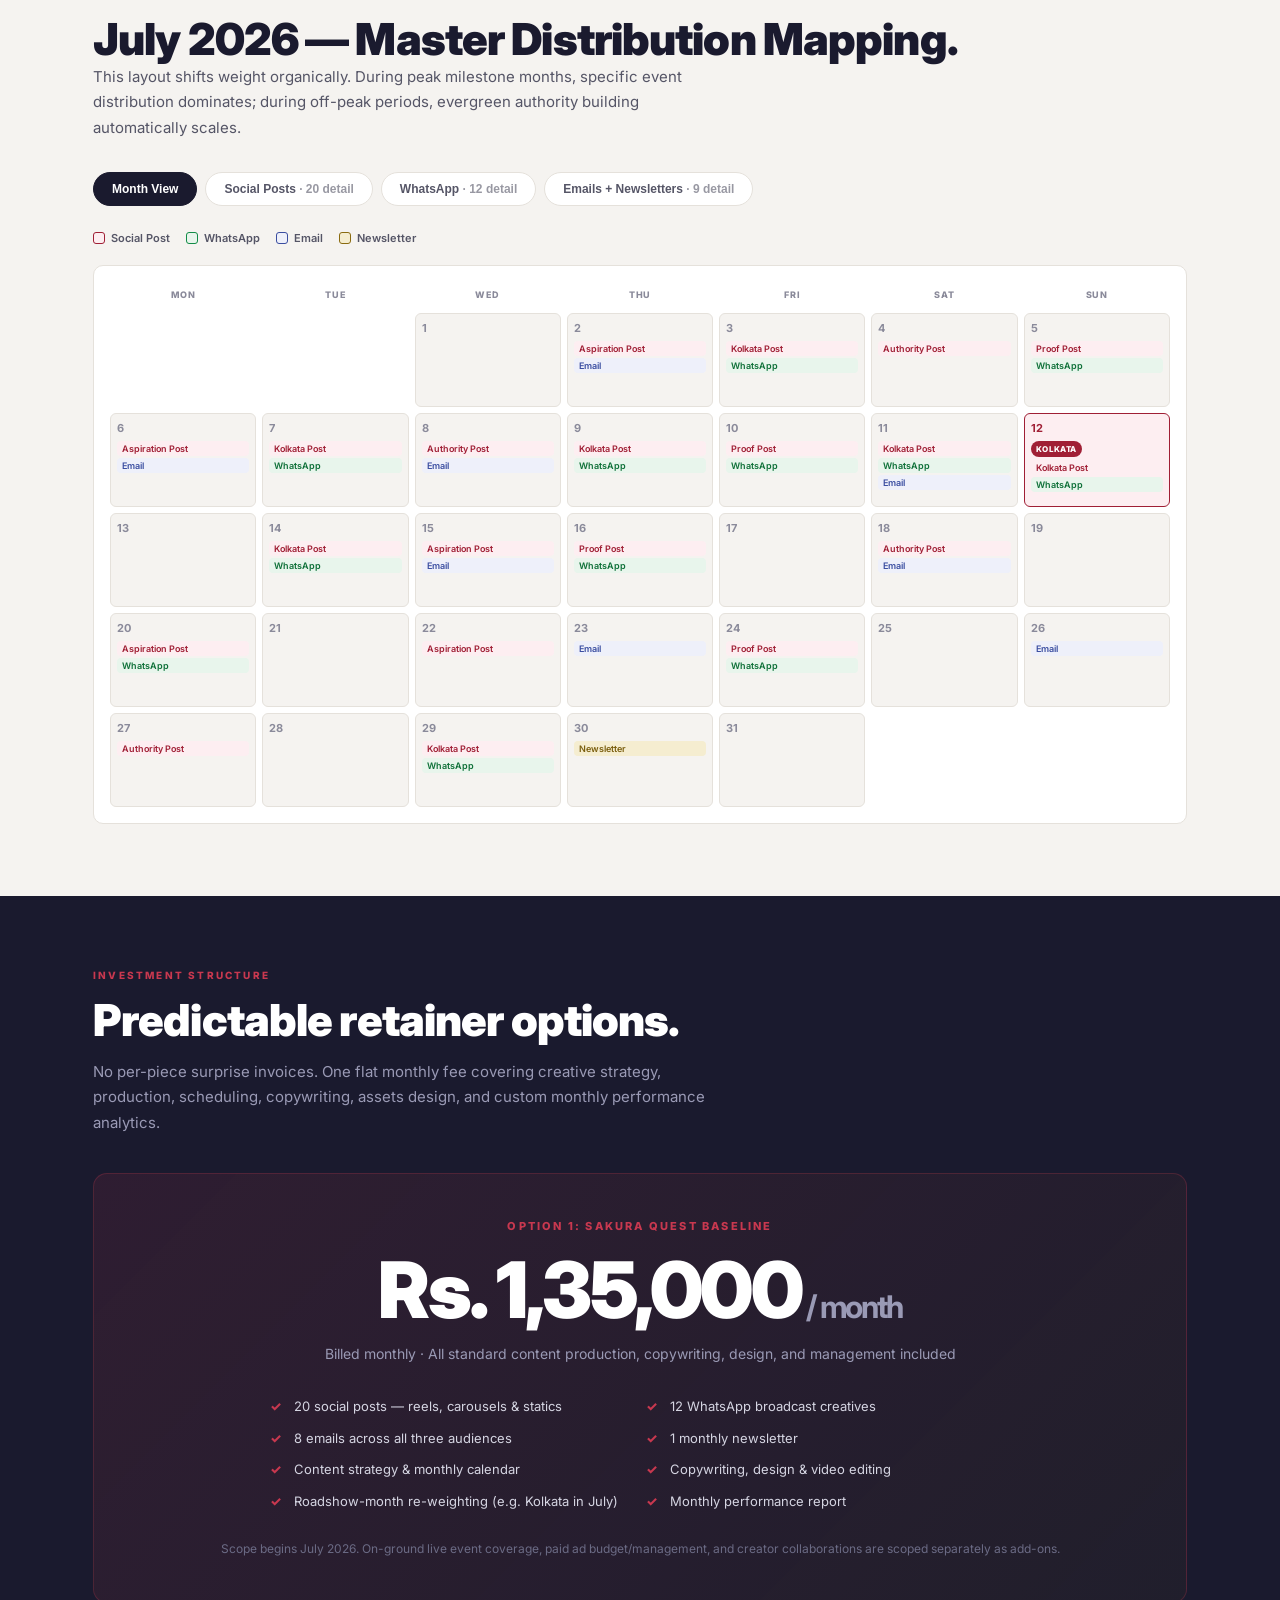
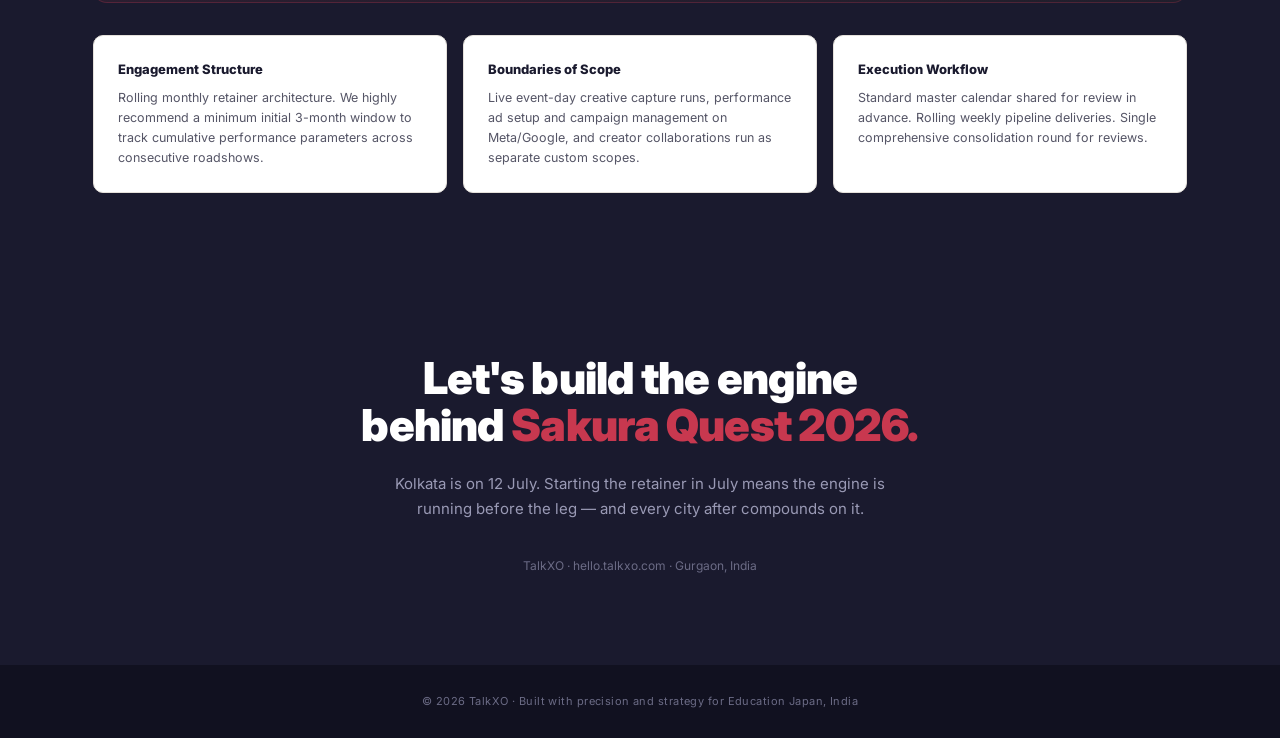
==== commit e2fb5ffd: "Update sakura-quest-proposal.html" ====
--- a/sakura-quest-proposal.html
+++ b/sakura-quest-proposal.html
@@ -3,23 +3,98 @@
 <head>
 <meta charset="UTF-8">
 <meta name="viewport" content="width=device-width, initial-scale=1.0">
-<title>Sakura Quest 2026 — Monthly Retainer Proposal | TalkXO × Education Japan</title>
-<link href="https://fonts.googleapis.com/css2?family=Inter:wght@300;400;500;600;700;800;900&display=swap" rel="stylesheet">
+<title>Sakura Quest + FReX 2026 — Unified Retainer Proposal | TalkXO × Education Japan</title>
+<link href="https://fonts.googleapis.com/css2?family=Inter:wght@400;500;600;700;800;900&display=swap" rel="stylesheet">
 <style>
 *,*::before,*::after{box-sizing:border-box;margin:0;padding:0}
 :root{
---ink:#1A1A2E;--sakura:#A01F35;--sakuraLt:#C8384F;--sakuraPale:#FDEEF1;
---gold:#8A6B10;--goldPale:#F5EDD0;--white:#FFFFFF;--offWhite:#F5F3F0;
---surface:#ECEAE6;--slate:#555566;--slateLight:#8A8A9A;--border:#E5E1DB;
---wa:#128C47;--waPale:#E8F5EC;--em:#C8384F;--emPale:#FDEEF1;
+  --ink:#1A1A2E;
+  --sakura:#A01F35;
+  --sakuraLt:#C8384F;
+  --sakuraPale:#FDEEF1;
+  --frex:#5B21B6;
+  --frexLt:#7C3AED;
+  --frexPale:#F3E8FF;
+  --gold:#8A6B10;
+  --goldPale:#F5EDD0;
+  --white:#FFFFFF;
+  --offWhite:#F5F3F0;
+  --surface:#ECEAE6;
+  --slate:#555566;
+  --slateLight:#8A8A9A;
+  --border:#E5E1DB;
+  --wa:#128C47;
+  --waPale:#E8F5EC;
+  --em:#C8384F;
+  --emPale:#FDEEF1;
 }
 html{scroll-behavior:smooth}
 body{font-family:'Inter',sans-serif;background:var(--offWhite);color:var(--ink);line-height:1.5;-webkit-font-smoothing:antialiased}
-.wrap{max-width:1100px;margin:0 auto;padding:0 28px}
+.wrap{max-width:1150px;margin:0 auto;padding:0 28px}
+
+/* SCENARIO TOGGLE BANNER */
+.scenario-banner {
+  background: var(--ink);
+  padding: 16px 0;
+  border-bottom: 2px solid var(--sakuraLt);
+  position: sticky;
+  top: 0;
+  z-index: 200;
+  box-shadow: 0 4px 20px rgba(0,0,0,0.15);
+}
+.scenario-container {
+  display: flex;
+  align-items: center;
+  justify-content: space-between;
+  gap: 20px;
+}
+.scenario-title {
+  color: var(--white);
+  font-size: 11px;
+  font-weight: 800;
+  letter-spacing: 0.15em;
+  text-transform: uppercase;
+}
+.scenario-title span {
+  color: var(--sakuraLt);
+}
+.scenario-selectors {
+  display: flex;
+  background: rgba(255,255,255,0.05);
+  border: 1px solid rgba(255,255,255,0.1);
+  padding: 4px;
+  border-radius: 40px;
+  gap: 4px;
+}
+.scenario-btn {
+  background: transparent;
+  border: none;
+  color: #9A9AB5;
+  font-family: 'Inter', sans-serif;
+  font-size: 11px;
+  font-weight: 700;
+  padding: 8px 18px;
+  border-radius: 30px;
+  cursor: pointer;
+  transition: all 0.25s cubic-bezier(0.4, 0, 0.2, 1);
+}
+.scenario-btn:hover {
+  color: var(--white);
+}
+.scenario-btn.active {
+  background: var(--white);
+  color: var(--ink);
+  box-shadow: 0 2px 10px rgba(0,0,0,0.1);
+}
+@media(max-width:860px){
+  .scenario-container { flex-direction: column; text-align: center; gap: 12px; }
+  .scenario-selectors { width: 100%; justify-content: space-between; }
+  .scenario-btn { flex: 1; text-align: center; font-size: 10px; padding: 6px 10px; }
+}
 
 /* NAV */
-nav{position:sticky;top:0;z-index:100;background:rgba(245,243,240,0.95);backdrop-filter:blur(12px);border-bottom:1px solid var(--border)}
-.nav-inner{max-width:1100px;margin:0 auto;padding:14px 28px;display:flex;justify-content:space-between;align-items:center}
+nav{background:rgba(245,243,240,0.95);backdrop-filter:blur(12px);border-bottom:1px solid var(--border)}
+.nav-inner{max-width:1150px;margin:0 auto;padding:14px 28px;display:flex;justify-content:space-between;align-items:center}
 .nav-logo{font-size:13px;font-weight:800;letter-spacing:0.15em;color:var(--sakura)}
 .nav-links{display:flex;gap:22px}
 .nav-links a{font-size:11px;font-weight:600;letter-spacing:0.06em;text-transform:uppercase;color:var(--slate);text-decoration:none;transition:color .2s}
@@ -30,42 +105,52 @@
 section{padding:72px 0}
 .label{font-size:10px;font-weight:800;letter-spacing:0.22em;text-transform:uppercase;color:var(--sakura);margin-bottom:14px}
 .label.gold{color:var(--gold)}
-h1{font-size:clamp(40px,7vw,76px);font-weight:900;letter-spacing:-0.03em;line-height:0.98}
+.label.frex-lbl{color:var(--frexLt)}
+h1{font-size:clamp(40px,6vw,70px);font-weight:900;letter-spacing:-0.03em;line-height:0.98}
 h2{font-size:clamp(28px,4vw,44px);font-weight:900;letter-spacing:-0.02em;line-height:1.08}
 h3{font-size:20px;font-weight:800;letter-spacing:-0.01em}
 .lead{font-size:15px;color:var(--slate);line-height:1.7;max-width:640px}
 
 /* HERO */
-#hero{background:var(--ink);color:var(--white);padding:90px 0 80px}
+#hero{background:var(--ink);color:var(--white);padding:70px 0 80px}
 .hero-tag{display:inline-block;font-size:10px;font-weight:800;letter-spacing:0.2em;text-transform:uppercase;color:var(--sakuraLt);border:1px solid rgba(200,56,79,0.3);padding:6px 14px;border-radius:40px;margin-bottom:28px}
 #hero h1 span{color:var(--sakuraLt)}
-.hero-sub{font-size:16px;color:#9A9AB5;line-height:1.65;max-width:560px;margin-top:24px}
+#hero h1 span.frex-accent { color: var(--frexLt); }
+.hero-sub{font-size:16px;color:#9A9AB5;line-height:1.65;max-width:620px;margin-top:24px}
 .hero-meta{display:flex;flex-wrap:wrap;gap:32px;margin-top:40px;padding-top:32px;border-top:1px solid rgba(255,255,255,0.1)}
 .hero-meta-item .k{font-size:10px;font-weight:700;letter-spacing:0.15em;text-transform:uppercase;color:#6B6B85;margin-bottom:6px}
 .hero-meta-item .v{font-size:15px;font-weight:700;color:var(--white)}
-.hero-meta-item .v.big{font-size:22px;color:var(--sakuraLt)}
+.hero-meta-item .v.big{font-size:22px;color:var(--sakuraLt);transition: color 0.3s;}
+.hero-meta-item .v.big.purple { color: var(--frexLt); }
 
 /* PIVOT CALLOUT */
-.pivot{background:rgba(200,56,79,0.08);border:1px solid rgba(200,56,79,0.2);border-radius:8px;padding:24px 28px;margin-top:36px}
+.pivot{background:rgba(200,56,79,0.08);border:1px solid rgba(200,56,79,0.2);border-radius:8px;padding:24px 28px;margin-top:36px;transition: all 0.3s;}
+.pivot.frex-pivot { background: rgba(124,58,237,0.08); border-color: rgba(124,58,237,0.2); }
 .pivot .pl{font-size:10px;font-weight:800;letter-spacing:0.18em;text-transform:uppercase;color:var(--sakuraLt);margin-bottom:8px}
+.pivot.frex-pivot .pl { color: var(--frexLt); }
 .pivot p{font-size:14px;color:#C5C5D8;line-height:1.65}
 .pivot strong{color:var(--white);font-weight:700}
 
 /* AUDIENCES */
 .aud-grid{display:grid;grid-template-columns:repeat(3,1fr);gap:18px;margin-top:38px}
 @media(max-width:860px){.aud-grid{grid-template-columns:1fr}}
-.aud-card{background:var(--white);border:1px solid var(--border);border-radius:10px;padding:28px 24px;box-shadow:0 1px 4px rgba(0,0,0,0.03)}
+.aud-card{background:var(--white);border:1px solid var(--border);border-radius:10px;padding:28px 24px;box-shadow:0 1px 4px rgba(0,0,0,0.03);position:relative;overflow:hidden;transition: all 0.3s ease;}
+.aud-card.frex-card { border-top: 4px solid var(--frex); }
 .aud-card .tag{display:inline-block;font-size:9px;font-weight:800;letter-spacing:0.14em;text-transform:uppercase;padding:4px 10px;border-radius:30px;margin-bottom:16px}
 .tag.pink{background:var(--sakuraPale);color:var(--sakura)}
 .tag.muted{background:var(--surface);color:var(--slate)}
 .tag.gold{background:var(--goldPale);color:var(--gold)}
+.tag.purple{background:var(--frexPale);color:var(--frex)}
 .aud-card h3{margin-bottom:4px}
 .aud-role{font-size:11px;font-weight:700;color:var(--sakura);letter-spacing:0.04em;margin-bottom:14px}
 .aud-card.muted .aud-role{color:var(--slate)}
 .aud-card.gold .aud-role{color:var(--gold)}
+.aud-card.frex-card .aud-role{color:var(--frex)}
 .aud-desc{font-size:13px;color:var(--slate);line-height:1.6;margin-bottom:16px}
-.aud-quote{font-size:12.5px;font-style:italic;color:var(--ink);line-height:1.55;padding:12px 14px;background:var(--sakuraPale);border-radius:6px;margin-bottom:14px}
+.aud-quote{font-size:12.5px;font-style:italic;color:var(--ink);line-height:1.55;padding:12px 14px;background:var(--sakuraPale);border-radius:6px;margin-bottom:14px;transition: background 0.3s;}
+.aud-card.frex-card .aud-quote { background: var(--frexPale); }
 .aud-unlock-l{font-size:9px;font-weight:800;letter-spacing:0.14em;text-transform:uppercase;color:var(--gold);margin-bottom:6px}
+.aud-card.frex-card .aud-unlock-l { color: var(--frexLt); }
 .aud-unlock-d{font-size:12.5px;color:var(--slate);line-height:1.55}
 
 /* RETAINER OVERVIEW */
@@ -73,27 +158,23 @@
 .deliv-grid{display:grid;grid-template-columns:repeat(4,1fr);gap:16px;margin-top:38px}
 @media(max-width:860px){.deliv-grid{grid-template-columns:repeat(2,1fr)}}
 @media(max-width:520px){.deliv-grid{grid-template-columns:1fr}}
-.deliv{background:var(--offWhite);border:1px solid var(--border);border-radius:10px;padding:26px 22px;text-align:left}
-.deliv .num{font-size:46px;font-weight:900;letter-spacing:-0.03em;color:var(--sakura);line-height:1}
+.deliv{background:var(--offWhite);border:1px solid var(--border);border-radius:10px;padding:26px 22px;text-align:left;position:relative;transition: all 0.3s ease;}
+.deliv .num{font-size:46px;font-weight:900;letter-spacing:-0.03em;color:var(--sakura);line-height:1;transition: color 0.3s;}
+.deliv .num.purple { color: var(--frex); }
 .deliv .unit{font-size:11px;font-weight:700;letter-spacing:0.1em;text-transform:uppercase;color:var(--slate);margin-top:8px}
 .deliv .desc{font-size:12px;color:var(--slateLight);line-height:1.5;margin-top:10px}
 .deliv.wa .num{color:var(--wa)}
 .deliv.em .num{color:var(--gold)}
 
-/* SECTION SUBHEAD */
-.subhead{font-size:10px;font-weight:800;letter-spacing:0.18em;text-transform:uppercase;color:var(--slateLight);margin-bottom:18px}
-.divider{height:1px;background:var(--border);margin:52px 0}
-
 /* CONTENT BUCKETS */
 .bucket-grid{display:grid;grid-template-columns:repeat(2,1fr);gap:16px;margin-top:8px}
 @media(max-width:760px){.bucket-grid{grid-template-columns:1fr}}
-.bucket{background:var(--white);border:1px solid var(--border);border-radius:10px;padding:24px;border-top:3px solid var(--sakura)}
-.bucket:nth-child(2){border-top-color:var(--gold)}
-.bucket:nth-child(3){border-top-color:var(--wa)}
-.bucket:nth-child(4){border-top-color:var(--ink)}
+.bucket{background:var(--white);border:1px solid var(--border);border-radius:10px;padding:24px;border-top:3px solid var(--sakura);transition: all 0.3s ease;}
+.bucket.frex-b { border-top-color: var(--frex); }
 .bucket-top{display:flex;justify-content:space-between;align-items:flex-start;margin-bottom:10px}
 .bucket h3{font-size:17px}
 .bucket-count{font-size:11px;font-weight:800;color:var(--sakura);background:var(--sakuraPale);padding:4px 10px;border-radius:20px;white-space:nowrap}
+.bucket.frex-b .bucket-count { color: var(--frex); background: var(--frexPale); }
 .bucket:nth-child(2) .bucket-count{color:var(--gold);background:var(--goldPale)}
 .bucket:nth-child(3) .bucket-count{color:var(--wa);background:var(--waPale)}
 .bucket:nth-child(4) .bucket-count{color:var(--ink);background:var(--surface)}
@@ -102,6 +183,7 @@
 .bucket li{font-size:12.5px;color:var(--ink);padding:6px 0 6px 18px;position:relative;line-height:1.45;border-bottom:1px solid var(--offWhite)}
 .bucket li:last-child{border-bottom:none}
 .bucket li::before{content:'';position:absolute;left:0;top:13px;width:6px;height:6px;border-radius:50%;background:var(--sakura)}
+.bucket.frex-b li::before { background: var(--frex); }
 .bucket:nth-child(2) li::before{background:var(--gold)}
 .bucket:nth-child(3) li::before{background:var(--wa)}
 .bucket:nth-child(4) li::before{background:var(--ink)}
@@ -119,7 +201,7 @@
 /* GRID CALENDAR */
 .month-grid{display:grid;grid-template-columns:repeat(7,1fr);gap:6px;background:var(--white);border:1px solid var(--border);border-radius:10px;padding:16px}
 .dow{font-size:9px;font-weight:800;letter-spacing:0.1em;text-transform:uppercase;color:var(--slateLight);text-align:center;padding:6px 0}
-.day{min-height:84px;border:1px solid var(--border);border-radius:6px;padding:6px;position:relative;background:var(--offWhite);font-size:10px}
+.day{min-height:94px;border:1px solid var(--border);border-radius:6px;padding:6px;position:relative;background:var(--offWhite);font-size:10px;transition: all 0.2s;}
 .day.empty{background:transparent;border:none}
 .day .dn{font-size:11px;font-weight:700;color:var(--slateLight);margin-bottom:4px}
 .day.event{background:var(--sakuraPale);border-color:var(--sakura)}
@@ -127,18 +209,19 @@
 .evt-pill{font-size:8px;font-weight:800;letter-spacing:0.05em;text-transform:uppercase;color:var(--white);background:var(--sakura);padding:2px 5px;border-radius:8px;display:inline-block;margin-bottom:3px}
 .chip{display:block;font-size:9px;font-weight:600;padding:2px 5px;border-radius:4px;margin-bottom:2px;line-height:1.25;text-align:left}
 .chip.post{background:#FDEEF1;color:#A01F35}
+.chip.post-frex{background:#F3E8FF;color:#5B21B6}
 .chip.wa{background:#E8F5EC;color:#0E7038}
 .chip.em{background:#EEF0FA;color:#3A4DA0}
 .chip.news{background:#F5EDD0;color:#7A5E0E}
-@media(max-width:760px){.month-grid{font-size:8px;padding:8px;gap:3px}.day{min-height:64px;padding:3px}.chip{font-size:7px}.dow{font-size:7px}}
-
-/* LIST CALENDAR (for posts/wa/em detail) */
+@media(max-width:760px){.month-grid{font-size:8px;padding:8px;gap:3px}.day{min-height:74px;padding:3px}.chip{font-size:7px}.dow{font-size:7px}}
+
+/* LIST CALENDAR */
 .cal-legend{display:flex;gap:16px;flex-wrap:wrap;margin-bottom:18px}
 .leg-item{display:flex;align-items:center;gap:6px;font-size:11px;font-weight:600;color:var(--slate)}
 .leg-dot{width:12px;height:12px;border-radius:3px}
 
 .content-list{display:grid;gap:8px}
-.cl-row{display:grid;grid-template-columns:54px 1fr 130px;gap:14px;align-items:center;background:var(--white);border:1px solid var(--border);border-radius:8px;padding:12px 16px}
+.cl-row{display:grid;grid-template-columns:54px 1fr 130px;gap:14px;align-items:center;background:var(--white);border:1px solid var(--border);border-radius:8px;padding:12px 16px;transition: all 0.2s ease;}
 @media(max-width:680px){.cl-row{grid-template-columns:44px 1fr;}.cl-tag-col{display:none}}
 .cl-date{font-size:11px;font-weight:800;color:var(--ink);text-align:center;line-height:1.2}
 .cl-date span{display:block;font-size:8px;font-weight:600;color:var(--slateLight);text-transform:uppercase}
@@ -149,22 +232,30 @@
 .t-aspiration{background:#EEF0FA;color:#3A4DA0}
 .t-proof{background:var(--waPale);color:#0E7038}
 .t-authority{background:var(--goldPale);color:var(--gold)}
+.t-frex{background:var(--frexPale);color:var(--frex)}
 .cl-row.wa-row{border-left:3px solid var(--wa)}
 .cl-row.em-row{border-left:3px solid var(--gold)}
+.cl-row.frex-border{border-left:3px solid var(--frex)}
 
 /* COMMERCIAL */
 #commercial{background:var(--ink);color:var(--white)}
 #commercial .label{color:var(--sakuraLt)}
 #commercial h2{color:var(--white)}
-.price-card{background:linear-gradient(135deg,rgba(200,56,79,0.12),rgba(138,107,16,0.06));border:1px solid rgba(200,56,79,0.25);border-radius:14px;padding:44px;margin-top:38px;text-align:center}
-.price-card .pl{font-size:11px;font-weight:800;letter-spacing:0.2em;text-transform:uppercase;color:var(--sakuraLt);margin-bottom:16px}
-.price-amount{font-size:clamp(48px,9vw,84px);font-weight:900;letter-spacing:-0.03em;line-height:1;color:var(--white)}
+.price-card{background:linear-gradient(135deg,rgba(200,56,79,0.12),rgba(138,107,16,0.06));border:1px solid rgba(200,56,79,0.25);border-radius:14px;padding:44px;margin-top:38px;text-align:center;transition: all 0.3s ease;}
+.price-card.frex-active {
+  background: linear-gradient(135deg, rgba(124,58,237,0.12), rgba(200,56,79,0.06));
+  border-color: rgba(124,58,237,0.3);
+}
+.price-card .pl{font-size:11px;font-weight:800;letter-spacing:0.2em;text-transform:uppercase;color:var(--sakuraLt);margin-bottom:16px;transition: color 0.3s;}
+.price-card.frex-active .pl { color: var(--frexLt); }
+.price-amount{font-size:clamp(48px,9vw,78px);font-weight:900;letter-spacing:-0.03em;line-height:1;color:var(--white);transition: all 0.3s;}
 .price-amount span{font-size:0.4em;color:#9A9AB5;font-weight:700}
 .price-sub{font-size:14px;color:#9A9AB5;margin-top:14px;line-height:1.6}
-.price-includes{display:grid;grid-template-columns:repeat(2,1fr);gap:10px;margin-top:32px;text-align:left;max-width:680px;margin-left:auto;margin-right:auto}
+.price-includes{display:grid;grid-template-columns:repeat(2,1fr);gap:12px;margin-top:32px;text-align:left;max-width:740px;margin-left:auto;margin-right:auto}
 @media(max-width:600px){.price-includes{grid-template-columns:1fr}}
 .pi{font-size:13px;color:#D5D5E2;padding-left:24px;position:relative;line-height:1.5}
 .pi::before{content:'✓';position:absolute;left:0;color:var(--sakuraLt);font-weight:800}
+.price-card.frex-active .pi::before { color: var(--frexLt); }
 .price-note{font-size:12px;color:#6B6B85;margin-top:28px;line-height:1.6}
 
 /* TERMS */
@@ -178,7 +269,8 @@
 #closing{background:var(--ink);color:var(--white);text-align:center;padding:90px 0}
 #closing h2{color:var(--white)}
 #closing h2 span{color:var(--sakuraLt)}
-.closing-sub{font-size:15px;color:#9A9AB5;max-width:480px;margin:22px auto 0;line-height:1.65}
+#closing h2 span.purple { color: var(--frexLt); }
+.closing-sub{font-size:15px;color:#9A9AB5;max-width:540px;margin:22px auto 0;line-height:1.65}
 .closing-foot{font-size:12px;color:#6B6B85;margin-top:36px}
 
 footer{background:#111120;color:#6B6B85;text-align:center;padding:28px;font-size:11px;letter-spacing:0.04em}
@@ -186,15 +278,27 @@
 </head>
 <body>
 
+<!-- INTERACTIVE SCENARIO TOGGLER -->
+<div class="scenario-banner">
+  <div class="wrap scenario-container">
+    <div class="scenario-title">PROPOSAL CONFIGURATION: <span id="active-scenario-label">Option 1: Sakura Quest Baseline</span></div>
+    <div class="scenario-selectors">
+      <button class="scenario-btn active" onclick="setScenario('baseline')">Baseline SQ</button>
+      <button class="scenario-btn" onclick="setScenario('addon')">Option 1: SQ + FReX Add-On</button>
+      <button class="scenario-btn" onclick="setScenario('integrated')">Option 2: FReX Integrated Bundle</button>
+    </div>
+  </div>
+</div>
+
 <nav>
   <div class="nav-inner">
-    <div class="nav-logo">TALKXO × SAKURA QUEST</div>
+    <div class="nav-logo">TALKXO × SAKURA QUEST + FREX</div>
     <div class="nav-links">
       <a href="#audiences">Audiences</a>
-      <a href="#retainer">Retainer</a>
-      <a href="#buckets">Content</a>
+      <a href="#retainer">Retainer Plan</a>
+      <a href="#buckets">Pillars</a>
       <a href="#calendar">July Calendar</a>
-      <a href="#commercial">Commercial</a>
+      <a href="#commercial">Commercials</a>
     </div>
   </div>
 </nav>
@@ -202,18 +306,20 @@
 <!-- HERO -->
 <section id="hero">
   <div class="wrap">
-    <span class="hero-tag">Monthly Retainer Proposal</span>
-    <h1>Sakura Quest <span>2026</span><br>Content Engine</h1>
-    <p class="hero-sub">An always-on social, WhatsApp, and email content retainer for Education Japan — built to fuel the Kolkata leg and every roadshow city after it, while steadily growing the audience that fills Yashobhoomi.</p>
+    <span class="hero-tag" id="hero-tag-text">Unified Retainer Proposal</span>
+    <h1 id="hero-main-title">Sakura Quest <span>2026</span><br>Content Engine</h1>
+    <p class="hero-sub" id="hero-subtitle">An always-on social, WhatsApp, and email content retainer for Education Japan — built to fuel the Kolkata leg and every roadshow city after it, while steadily growing the audience that fills Yashobhoomi.</p>
+    
     <div class="hero-meta">
       <div class="hero-meta-item"><div class="k">Scope Begins</div><div class="v">July 2026</div></div>
       <div class="hero-meta-item"><div class="k">Anchor Event</div><div class="v">Kolkata · 12 July</div></div>
-      <div class="hero-meta-item"><div class="k">Engagement</div><div class="v">Monthly Retainer</div></div>
-      <div class="hero-meta-item"><div class="k">Investment</div><div class="v big">Rs. 1.35L / month</div></div>
-    </div>
-    <div class="pivot">
-      <div class="pl">The Model</div>
-      <p>This is not a one-off campaign. It's a <strong>monthly content engine</strong> — 20 social posts, 12 WhatsApp creatives, 8 emails, and 1 newsletter every month. In event months like July, the calendar tilts toward the live roadshow leg. In quieter months, it tilts toward lead magnets and audience building. <strong>Same engine, re-weighted to the moment.</strong></p>
+      <div class="hero-meta-item"><div class="k">Active Scope</div><div class="v" id="hero-meta-scope">Baseline Engine</div></div>
+      <div class="hero-meta-item"><div class="k">Investment</div><div class="v big" id="hero-meta-price">Rs. 1.35L / mo</div></div>
+    </div>
+
+    <div class="pivot" id="hero-pivot-card">
+      <div class="pl" id="pivot-label">The Operational Architecture</div>
+      <p id="pivot-desc">This is not a one-off campaign. It's a <strong>monthly content engine</strong> — 20 social posts, 12 WhatsApp creatives, 8 emails, and 1 newsletter every month. In event months like July, the calendar tilts toward the live roadshow leg. In quieter months, it tilts toward lead magnets and audience building. <strong>Same engine, re-weighted to the moment.</strong></p>
     </div>
   </div>
 </section>
@@ -221,52 +327,25 @@
 <!-- AUDIENCES -->
 <section id="audiences">
   <div class="wrap">
-    <div class="label">Who We're Talking To</div>
-    <h2>Three audiences. One decision.</h2>
-    <p class="lead" style="margin-top:14px">A seat at Sakura Quest is never one person's decision. Every month, the content speaks to all three — the student's curiosity, the parent's caution, and the counsellor's recommendation.</p>
-    <div class="aud-grid">
-      <div class="aud-card">
-        <span class="tag pink">Primary</span>
-        <h3>The Student</h3>
-        <div class="aud-role">Class 10–12 · Age 15–18</div>
-        <div class="aud-desc">Culturally drawn to Japan via anime, manga, and gaming — but stuck between "I love Japanese culture" and "I could build a future there."</div>
-        <div class="aud-quote">"Japan feels exciting, but is it a risk? What if I can't find a job? Is this realistic for someone like me?"</div>
-        <div class="aud-unlock-l">What Unlocks Them</div>
-        <div class="aud-unlock-d">Peer proof — students exactly like them who made it work. Instagram Reels & YouTube Shorts.</div>
-      </div>
-      <div class="aud-card muted">
-        <span class="tag muted">Decision Maker</span>
-        <h3>The Parent</h3>
-        <div class="aud-role">Primary Veto Holder</div>
-        <div class="aud-desc">The financial and logical decision-maker. Unfamiliar with modern Japan, benchmarked on US/UK/Canada education paths.</div>
-        <div class="aud-quote">"Is Japan safe? Can my child get a job after? How does the cost compare to traditional study-abroad countries?"</div>
-        <div class="aud-unlock-l">What Unlocks Them</div>
-        <div class="aud-unlock-d">Hard comparisons, cost breakdowns, safety data, testimonials. WhatsApp carousels and email explainers.</div>
-      </div>
-      <div class="aud-card gold">
-        <span class="tag gold">High Leverage</span>
-        <h3>The Counsellor</h3>
-        <div class="aud-role">School Coach / Career Advisor</div>
-        <div class="aud-desc">Highly influential but underserved. Recommends US/UK/Canada because resources are ready — Japan feels like extra work.</div>
-        <div class="aud-quote">"I don't know enough about Japanese university admissions to confidently recommend it to my students."</div>
-        <div class="aud-unlock-l">What Unlocks Them</div>
-        <div class="aud-unlock-d">Professional resource kits, university factsheets, alumni contacts. LinkedIn and shareable PDFs.</div>
-      </div>
+    <div class="label" id="audience-lbl">Who We're Talking To</div>
+    <h2 id="audience-title">Three distinct audiences. One unified conversion goal.</h2>
+    <p class="lead" id="audience-desc-text">A seat at Sakura Quest is never one person's decision. Every month, the content speaks to all vectors — the student's curiosity, the parent's caution, and the counsellor's recommendation.</p>
+    
+    <div class="aud-grid" id="audiences-container">
+      <!-- Dynamic Audiences Rendered via JS -->
     </div>
   </div>
 </section>
 
-<!-- RETAINER -->
+<!-- RETAINER OVERVIEW -->
 <section id="retainer">
   <div class="wrap">
-    <div class="label">What's Included Every Month</div>
-    <h2>The monthly deliverable.</h2>
-    <p class="lead" style="margin-top:14px">A fixed, predictable output every month — the volume that keeps Sakura Quest present across every channel its three audiences actually use.</p>
-    <div class="deliv-grid">
-      <div class="deliv"><div class="num">20</div><div class="unit">Social Posts</div><div class="desc">Instagram & cross-posted reels, carousels, and statics across all content buckets.</div></div>
-      <div class="deliv wa"><div class="num">12</div><div class="unit">WhatsApp Creatives</div><div class="desc">Broadcast-ready creatives for registration nudges, reminders, and lead-magnet drops.</div></div>
-      <div class="deliv em"><div class="num">8</div><div class="unit">Emails</div><div class="desc">Nurture sequences and broadcasts to students, parents, and the counsellor list.</div></div>
-      <div class="deliv"><div class="num">1</div><div class="unit">Newsletter</div><div class="desc">A monthly roundup — roadshow updates, alumni stories, and Japan education news.</div></div>
+    <div class="label" id="retainer-lbl">What's Included Every Month</div>
+    <h2 id="retainer-title">The monthly deliverable framework.</h2>
+    <p class="lead" id="retainer-desc-text">A fixed, predictable output every month — the volume that keeps Sakura Quest present across every channel its target audiences actually use.</p>
+    
+    <div class="deliv-grid" id="deliverables-container">
+      <!-- Dynamic Deliverables Rendered via JS -->
     </div>
   </div>
 </section>
@@ -274,54 +353,12 @@
 <!-- CONTENT BUCKETS -->
 <section id="buckets">
   <div class="wrap">
-    <div class="label gold">How the 20 Posts Are Built</div>
-    <h2>Four content buckets.</h2>
-    <p class="lead" style="margin-top:14px">Every social post belongs to one of four buckets. The split shifts month to month — in July, the Kolkata bucket is heaviest. The other three run continuously as evergreen lead magnets for Education Japan.</p>
-    <div class="bucket-grid" style="margin-top:34px">
-      <div class="bucket">
-        <div class="bucket-top"><h3>Roadshow / Kolkata</h3><span class="bucket-count">7 posts</span></div>
-        <div class="bucket-goal">Event-tied, time-sensitive. Drives registrations and footfall for the 12 July Kolkata leg, then converts it into proof for the next city.</div>
-        <ul>
-          <li>Kolkata announcement + venue reveal</li>
-          <li>"What you'll walk away with" carousel</li>
-          <li>Participating universities preview</li>
-          <li>Scholarship session teaser</li>
-          <li>Final 48-hour countdown + seat scarcity</li>
-          <li>Event-day live recap reel</li>
-          <li>Post-event highlights + "next stop" tease</li>
-        </ul>
-      </div>
-      <div class="bucket">
-        <div class="bucket-top"><h3>Aspiration / Japan Life</h3><span class="bucket-count">5 posts</span></div>
-        <div class="bucket-goal">Evergreen lead magnet for students. Builds the dream and grows reach independent of any event — the top of the funnel.</div>
-        <ul>
-          <li>"A day in the life of an Indian student in Tokyo"</li>
-          <li>Cost of living in Japan — student budget breakdown</li>
-          <li>5 career paths you didn't know Japan leads in</li>
-          <li>Anime-affinity meme post (brand-safe, comments-led)</li>
-          <li>Campus tour reel — a featured university</li>
-        </ul>
-      </div>
-      <div class="bucket">
-        <div class="bucket-top"><h3>Proof / Stories</h3><span class="bucket-count">4 posts</span></div>
-        <div class="bucket-goal">Peer and alumni proof. The single highest-converting content type for undecided students and anxious parents alike.</div>
-        <ul>
-          <li>Alumni journey — "From [city] to Osaka"</li>
-          <li>Student testimonial reel from SQ 2025</li>
-          <li>Parent testimonial — addressing the fear</li>
-          <li>"Where are they now" — placement success story</li>
-        </ul>
-      </div>
-      <div class="bucket">
-        <div class="bucket-top"><h3>Authority / Education</h3><span class="bucket-count">4 posts</span></div>
-        <div class="bucket-goal">Lead magnets for parents and counsellors. Builds Education Japan's credibility as the definitive Japan-education authority in India.</div>
-        <ul>
-          <li>JASSO &amp; MEXT scholarships explained</li>
-          <li>Is Japan safe? The data parents ask for</li>
-          <li>Japan vs Canada — honest cost comparison</li>
-          <li>Counsellor resource: admissions timeline factsheet</li>
-        </ul>
-      </div>
+    <div class="label gold" id="buckets-lbl">How the Content is Built</div>
+    <h2 id="buckets-title">Four operational pillars. Adaptive weights.</h2>
+    <p class="lead" id="buckets-desc-text">Every social post is aligned to a core strategic pillar. During peak milestone months (like July for Kolkata), the event pillar takes heavy priority, while evergreen authority magnets scale dynamically during off-peak periods.</p>
+    
+    <div class="bucket-grid" id="buckets-container">
+      <!-- Dynamic Buckets Rendered via JS -->
     </div>
   </div>
 </section>
@@ -330,34 +367,34 @@
 <section id="calendar">
   <div class="wrap">
     <div class="label">Sample Implementation</div>
-    <h2>July 2026 — the full calendar.</h2>
-    <p class="lead" style="margin-top:14px">Not a placeholder. This is the actual content calendar we'd run in July, built around the Kolkata leg on the 12th. Every post, WhatsApp creative, and email is mapped to a date and a bucket.</p>
+    <h2>July 2026 — Master Distribution Mapping.</h2>
+    <p class="lead" id="calendar-desc-text">This layout shifts weight organically. During peak milestone months, specific event distribution dominates; during off-peak periods, evergreen authority building automatically scales.</p>
 
     <div class="cal-tabs">
-      <button class="cal-tab active" data-panel="month">Month View</button>
-      <button class="cal-tab" data-panel="posts">20 Posts <span class="c">· detail</span></button>
-      <button class="cal-tab" data-panel="wa">12 WhatsApp <span class="c">· detail</span></button>
-      <button class="cal-tab" data-panel="em">8 Emails + Newsletter <span class="c">· detail</span></button>
+      <button class="cal-tab active" data-panel="month" onclick="setCalTab('month')">Month View</button>
+      <button class="cal-tab" data-panel="posts" onclick="setCalTab('posts')">Social Posts <span class="c" id="tab-posts-count">· 20 detail</span></button>
+      <button class="cal-tab" data-panel="wa" onclick="setCalTab('wa')">WhatsApp <span class="c" id="tab-wa-count">· 12 detail</span></button>
+      <button class="cal-tab" data-panel="em" onclick="setCalTab('em')">Emails + Newsletters <span class="c" id="tab-em-count">· 9 detail</span></button>
     </div>
 
     <!-- MONTH GRID -->
     <div class="cal-panel active" id="panel-month">
-      <div class="cal-legend">
-        <div class="leg-item"><span class="leg-dot" style="background:#FDEEF1;border:1px solid #A01F35"></span>Social Post</div>
-        <div class="leg-item"><span class="leg-dot" style="background:#E8F5EC;border:1px solid #128C47"></span>WhatsApp</div>
-        <div class="leg-item"><span class="leg-dot" style="background:#EEF0FA;border:1px solid #3A4DA0"></span>Email</div>
-        <div class="leg-item"><span class="leg-dot" style="background:#F5EDD0;border:1px solid #8A6B10"></span>Newsletter</div>
-      </div>
-      <div class="month-grid" id="monthGrid"></div>
+      <div class="cal-legend" id="calendar-legend-container">
+        <!-- Legend items dynamically configured based on FReX presence -->
+      </div>
+      <div class="month-grid" id="monthGrid">
+        <!-- Calendar grid cells built dynamically -->
+      </div>
     </div>
 
     <!-- POSTS DETAIL -->
     <div class="cal-panel" id="panel-posts">
       <div class="cal-legend">
-        <div class="leg-item"><span class="leg-dot t-kolkata" style="background:#FDEEF1"></span>Roadshow / Kolkata</div>
-        <div class="leg-item"><span class="leg-dot t-aspiration" style="background:#EEF0FA"></span>Aspiration</div>
-        <div class="leg-item"><span class="leg-dot t-proof" style="background:#E8F5EC"></span>Proof / Stories</div>
-        <div class="leg-item"><span class="leg-dot t-authority" style="background:#F5EDD0"></span>Authority</div>
+        <div class="leg-item"><span class="leg-dot t-kolkata"></span>Roadshow / Event</div>
+        <div class="leg-item"><span class="leg-dot t-aspiration"></span>Core Aspiration</div>
+        <div class="leg-item"><span class="leg-dot t-proof">Social Proof</span></div>
+        <div class="leg-item"><span class="leg-dot t-authority">Authority Engine</span></div>
+        <div class="leg-item id-frex-leg" style="display:none;"><span class="leg-dot t-frex" style="background:var(--frexPale)"></span>FReX track</div>
       </div>
       <div class="content-list" id="postsList"></div>
     </div>
@@ -377,30 +414,35 @@
 <!-- COMMERCIAL -->
 <section id="commercial">
   <div class="wrap">
-    <div class="label">The Commercial</div>
-    <h2>A flat monthly retainer.</h2>
-    <p class="lead" style="margin-top:14px;color:#9A9AB5">No per-piece pricing, no surprises. One predictable monthly fee covering the entire content engine — strategy, production, scheduling, and reporting.</p>
-    <div class="price-card">
-      <div class="pl">Monthly Retainer</div>
-      <div class="price-amount">Rs. 1,35,000<span> / month</span></div>
-      <div class="price-sub">Billed monthly · All content production, copy, design, and management included</div>
-      <div class="price-includes">
-        <div class="pi">20 social posts — reels, carousels &amp; statics</div>
-        <div class="pi">12 WhatsApp broadcast creatives</div>
-        <div class="pi">8 emails across all three audiences</div>
-        <div class="pi">1 monthly newsletter</div>
-        <div class="pi">Content strategy &amp; monthly calendar</div>
-        <div class="pi">Copywriting, design &amp; video editing</div>
-        <div class="pi">Roadshow-month re-weighting (e.g. Kolkata in July)</div>
-        <div class="pi">Monthly performance report</div>
-      </div>
-      <div class="price-note">Scope begins July 2026. On-ground live event coverage, paid ad management, and influencer partnerships are scoped separately as add-ons when required.</div>
+    <div class="label">Investment Structure</div>
+    <h2>Predictable retainer options.</h2>
+    <p class="lead" style="margin-top:14px;color:#9A9AB5">No per-piece surprise invoices. One flat monthly fee covering creative strategy, production, scheduling, copywriting, assets design, and custom monthly performance analytics.</p>
+    
+    <div class="price-card" id="commercial-price-card">
+      <div class="pl" id="commercial-tag-label">Retainer Configuration</div>
+      <div class="price-amount" id="commercial-price-value">Rs. 1,35,000<span> / month</span></div>
+      <div class="price-sub" id="commercial-price-sub">Billed monthly · All design, production, and localization parameters included</div>
+      
+      <div class="price-includes" id="commercial-inclusions-list">
+        <!-- Dynamic list of what is included based on chosen option -->
+      </div>
+      
+      <div class="price-note" id="commercial-note-text">Scope begins July 2026. Live on-site creator asset capture, major paid performance ad-spend allocations, and paid influencer collaborations are quoted per individual activation.</div>
     </div>
 
     <div class="terms">
-      <div class="term"><h4>Engagement</h4><p>Rolling monthly retainer. We recommend a minimum 3-month commitment to let the audience-building compound across the roadshow.</p></div>
-      <div class="term"><h4>What's Separate</h4><p>Live event-day coverage, Meta/Google ad spend &amp; management, and influencer collaborations are quoted per activation.</p></div>
-      <div class="term"><h4>Ways of Working</h4><p>Monthly calendar shared for approval in advance. Content delivered on a rolling weekly basis. One consolidated revision round per piece.</p></div>
+      <div class="term">
+        <h4>Engagement Structure</h4>
+        <p id="term-engagement-text">Rolling monthly retainer architecture. We highly recommend a minimum initial 3-month window to track cumulative performance parameters across consecutive roadshows.</p>
+      </div>
+      <div class="term">
+        <h4>Boundaries of Scope</h4>
+        <p id="term-boundaries-text">Live event-day creative capture runs, performance ad setup and campaign management on Meta/Google, and creator collaborations run as separate custom scopes.</p>
+      </div>
+      <div class="term">
+        <h4>Execution Workflow</h4>
+        <p id="term-execution-text">Standard master calendar shared for review in advance. Rolling weekly pipeline deliveries. Single comprehensive consolidation round for reviews.</p>
+      </div>
     </div>
   </div>
 </section>
@@ -408,8 +450,8 @@
 <!-- CLOSING -->
 <section id="closing">
   <div class="wrap">
-    <h2>Let's build the engine<br>behind <span>Sakura Quest 2026.</span></h2>
-    <p class="closing-sub">Kolkata is on 12 July. Starting the retainer in July means the engine is running before the leg — and every city after compounds on it.</p>
+    <h2 id="closing-main-header">Let's build the engine<br>behind <span>Sakura Quest 2026.</span></h2>
+    <p class="closing-sub" id="closing-sub-text">Kolkata kicks off on 12 July. Starting the retainer in July means the content engine is robust and compounding before the live roadshow leg even begins.</p>
     <div class="closing-foot">TalkXO · hello.talkxo.com · Gurgaon, India</div>
   </div>
 </section>
@@ -417,8 +459,12 @@
 <footer>© 2026 TalkXO · Built with precision and strategy for Education Japan, India</footer>
 
 <script>
-// ---- DATA ----
-const posts = [
+// ---- STATE ----
+let currentScenario = 'baseline'; // 'baseline', 'addon', 'integrated'
+let currentCalTab = 'month';
+
+// ---- BASELINE DATABASES ----
+const baseline_posts = [
   {d:2, t:"A Day in the Life of an Indian Student in Tokyo", s:"Reel · subtitled, no VO — curiosity-first top-of-funnel", b:"aspiration", tag:"Aspiration"},
   {d:3, t:"Kolkata is Coming — Save the Date", s:"Announcement carousel · venue + date reveal for 12 July", b:"kolkata", tag:"Kolkata"},
   {d:4, t:"JASSO & MEXT Scholarships, Explained Simply", s:"Carousel · parent + counsellor lead magnet", b:"authority", tag:"Authority"},
@@ -441,7 +487,7 @@
   {d:29, t:"The Road to Yashobhoomi — Cities So Far", s:"Carousel · roadshow momentum, builds toward finale", b:"kolkata", tag:"Kolkata"}
 ];
 
-const wa = [
+const baseline_wa = [
   {d:3, t:"Kolkata Date Announcement Broadcast", s:"To full list — save the date, registration link"},
   {d:5, t:"Scholarship Guide Lead-Magnet Drop", s:"Comment-to-DM delivery creative + CTA"},
   {d:7, t:"Registration Reminder #1", s:"Kolkata — 'have you registered yet?' nudge"},
@@ -456,7 +502,7 @@
   {d:29, t:"Monthly Newsletter Push", s:"WhatsApp creative driving to the newsletter"}
 ];
 
-const em = [
+const baseline_em = [
   {d:2, t:"Welcome — You're on the Sakura Quest List", s:"Onboarding · what to expect + Kolkata save-the-date", type:"em"},
   {d:6, t:"What Studying in Japan Actually Costs", s:"Parent nurture · cost breakdown vs UK/Canada", type:"em"},
   {d:8, t:"Meet the Universities Coming to Kolkata", s:"Consideration · institution profiles + register CTA", type:"em"},
@@ -468,58 +514,585 @@
   {d:30, t:"Sakura Quest Monthly — July Edition", s:"NEWSLETTER · roadshow recap, alumni story, Japan news", type:"news"}
 ];
 
-// ---- MONTH GRID BUILD ----
-// July 2026: 1st = Wednesday. Mon-start grid.
-const firstDow = 2; // Mon=0..Sun=6 → July 1 is Wed = index 2
-const daysInMonth = 31;
-const dows = ['Mon','Tue','Wed','Thu','Fri','Sat','Sun'];
-const grid = document.getElementById('monthGrid');
-dows.forEach(d=>{const e=document.createElement('div');e.className='dow';e.textContent=d;grid.appendChild(e);});
-for(let i=0;i<firstDow;i++){const e=document.createElement('div');e.className='day empty';grid.appendChild(e);}
-for(let day=1;day<=daysInMonth;day++){
-  const cell=document.createElement('div');
-  cell.className='day'+(day===12?' event':'');
-  let html='<div class="dn">'+day+'</div>';
-  if(day===12) html+='<span class="evt-pill">Kolkata</span>';
-  const p=posts.find(x=>x.d===day); if(p) html+='<span class="chip post">'+p.tag+' post</span>';
-  const w=wa.find(x=>x.d===day); if(w) html+='<span class="chip wa">WhatsApp</span>';
-  const e2=em.find(x=>x.d===day); if(e2) html+='<span class="chip '+(e2.type==='news'?'news':'em')+'">'+(e2.type==='news'?'Newsletter':'Email')+'</span>';
-  cell.innerHTML=html;
-  grid.appendChild(cell);
-}
-
-// ---- LIST BUILDERS ----
-function dlabel(d){return '<div class="cl-date">'+d+'<span>Jul</span></div>';}
-const postsList=document.getElementById('postsList');
-posts.forEach(p=>{
-  const row=document.createElement('div');row.className='cl-row';
-  row.innerHTML=dlabel(p.d)+'<div class="cl-body"><div class="cl-title">'+p.t+'</div><div class="cl-sub">'+p.s+'</div></div><div class="cl-tag-col"><div class="cl-tag t-'+p.b+'">'+p.tag+'</div></div>';
-  postsList.appendChild(row);
-});
-const waList=document.getElementById('waList');
-wa.forEach(w=>{
-  const row=document.createElement('div');row.className='cl-row wa-row';
-  row.innerHTML=dlabel(w.d)+'<div class="cl-body"><div class="cl-title">'+w.t+'</div><div class="cl-sub">'+w.s+'</div></div><div class="cl-tag-col"><div class="cl-tag t-proof">WhatsApp</div></div>';
-  waList.appendChild(row);
-});
-const emList=document.getElementById('emList');
-em.forEach(e=>{
-  const row=document.createElement('div');row.className='cl-row em-row';
-  const tagClass=e.type==='news'?'t-authority':'t-aspiration';
-  const tagText=e.type==='news'?'Newsletter':'Email';
-  row.innerHTML=dlabel(e.d)+'<div class="cl-body"><div class="cl-title">'+e.t+'</div><div class="cl-sub">'+e.s+'</div></div><div class="cl-tag-col"><div class="cl-tag '+tagClass+'">'+tagText+'</div></div>';
-  emList.appendChild(row);
-});
-
-// ---- TABS ----
-document.querySelectorAll('.cal-tab').forEach(tab=>{
-  tab.addEventListener('click',()=>{
-    document.querySelectorAll('.cal-tab').forEach(t=>t.classList.remove('active'));
-    document.querySelectorAll('.cal-panel').forEach(p=>p.classList.remove('active'));
-    tab.classList.add('active');
-    document.getElementById('panel-'+tab.dataset.panel).classList.add('active');
+// ---- FReX STANDALONE Track (To add in Option 1) ----
+const frex_posts = [
+  {d:1, t:"Beyond the Salaryman: Creative Japan Paths", s:"Reel · Spotlighting gaming, culinary, & design senmon schools", b:"frex", tag:"FReX Track"},
+  {d:8, t:"What is a Senmon Gakko? Alternate Career 101", s:"Carousel · Academic vs. Practical specialized education comparison", b:"frex", tag:"FReX Track"},
+  {d:13, t:"Manga Artists from India: Realistic Pathway?", s:"Reel · Interviewing an Indian animator working in Tokyo", b:"frex", tag:"FReX Track"},
+  {d:17, t:"Japan's High-Demand Fields: Tourism & Culinary", s:"Carousel · Under-publicized high starting salary roles", b:"frex", tag:"FReX Track"},
+  {d:21, t:"The Specified Skilled Worker Visa (SSW) Explained", s:"Carousel · Easy immigration route for non-degree holders", b:"frex", tag:"FReX Track"},
+  {d:23, t:"Is Japanese Language Mandatory for Alt-Careers?", s:"Reel · Language milestones (N3/N2) needed to work in Japan", b:"frex", tag:"FReX Track"},
+  {d:25, t:"Average Vocational Graduate Placement Statistics", s:"Carousel · parent authority lead-magnet displaying 98%+ placement rates", b:"frex", tag:"FReX Track"},
+  {d:26, t:"Indian Chefs making waves in Osaka & Tokyo", s:"Reel · Student culinary path showcase, dream builder", b:"frex", tag:"FReX Track"},
+  {d:28, t:"How to apply to Tokyo game design colleges", s:"Carousel · Step-by-step admissions toolkit for students", b:"frex", tag:"FReX Track"},
+  {d:31, t:"Creative Portfolios that get you hired in Japan", s:"Carousel + Resource Link · Career Advisor advice", b:"frex", tag:"FReX Track"}
+];
+
+const frex_wa = [
+  {d:1, t:"FReX Alternative Careers Track Launch", s:"Introducing senmon pathway guide to students"},
+  {d:8, t:"Senmon Gakko Guide Lead Magnet", s:"Downloadable PDF with Japanese Vocational College list"},
+  {d:13, t:"Indian Animator Tokyo Interview Link", s:"Direct WhatsApp video link push to student database"},
+  {d:17, t:"Alternate Career Salaries Comparison Chart", s:"High-impact visual sent to parent broadcast segments"},
+  {d:21, t:"SSW Visa Path Factsheet for Parents", s:"Quick, readable security checklist for family groups"},
+  {d:28, t:"Admissions Toolkit WhatsApp Drop", s:"Direct checklist of requirements for Game Design tracks"}
+];
+
+const frex_em = [
+  {d:4, t:"Why a 4-Year Academic Degree isn't the Only Path to Tokyo", s:"FReX Nurture · Vocational success vs traditional routes", type:"frex-em"},
+  {d:10, t:"Culinary, Gaming, Design: Senmon Gakko Admissions Guide", s:"FReX Nurture · Career paths breakdown", type:"frex-em"},
+  {d:19, t:"98% Placement Rate: The Numbers Parents Need for Peace of Mind", s:"Parent Track · Concrete data on alternate career outcomes", type:"frex-em"},
+  {d:25, t:"For Advisors: Counselling Alternate Careers in Japan", s:"Advisor Track · Curriculum maps & credit pathways factsheet", type:"frex-em"},
+  {d:31, t:"FReX Monthly Digest - July Edition", s:"ALT-CAREERS NEWSLETTER · Senmon school highlights & alumni logs", type:"frex-news"}
+];
+
+// ---- HYBRID / INTEGRATED BUNDLE DATABASES (Option 2) ----
+// Clean, optimized hybrid of 24 Social posts, 15 WA, 10 Email
+const integrated_posts = [
+  {d:1, t:"Beyond the Salaryman: Creative Japan Paths", s:"Reel · Spotlighting gaming, culinary, & design senmon schools", b:"frex", tag:"FReX Track"},
+  {d:2, t:"A Day in the Life of an Indian Student in Tokyo", s:"Reel · subtitled, no VO — curiosity-first top-of-funnel", b:"aspiration", tag:"Aspiration"},
+  {d:3, t:"Kolkata is Coming — Save the Date", s:"Announcement carousel · venue + date reveal for 12 July", b:"kolkata", tag:"Kolkata"},
+  {d:4, t:"JASSO & MEXT Scholarships, Explained Simply", s:"Carousel · parent + counsellor lead magnet", b:"authority", tag:"Authority"},
+  {d:5, t:"From Kolkata to Osaka — An Alumni Story", s:"Reel · peer proof, locally relevant to the leg", b:"proof", tag:"Proof"},
+  {d:6, t:"5 Careers You Didn't Know Japan Leads In", s:"Carousel · saves-optimised, broadens traditional and alt dream", b:"aspiration", tag:"Aspiration"},
+  {d:7, t:"What You'll Walk Away With at Sakura Quest", s:"Carousel · Kolkata value proposition", b:"kolkata", tag:"Kolkata"},
+  {d:8, t:"What is a Senmon Gakko? Alternate Career 101", s:"Carousel · Academic vs. Practical specialized education comparison", b:"frex", tag:"FReX Track"},
+  {d:9, t:"Universities You'll Meet in Kolkata", s:"Carousel · participating institution preview", b:"kolkata", tag:"Kolkata"},
+  {d:10, t:"Student Testimonial — Why I Chose Japan", s:"Reel · SQ 2025 attendee, now enrolled", b:"proof", tag:"Proof"},
+  {d:11, t:"Final 48 Hours — Kolkata Seats Filling Fast", s:"Story-style reel · scarcity + scholarship session teaser", b:"kolkata", tag:"Kolkata"},
+  {d:12, t:"LIVE from Kolkata — Same-Day Recap", s:"Reel · event-day energy, published same evening", b:"kolkata", tag:"Kolkata"},
+  {d:13, t:"Manga Artists from India: Realistic Pathway?", s:"Reel · Interviewing an Indian animator working in Tokyo", b:"frex", tag:"FReX Track"},
+  {d:14, t:"Kolkata Highlights — You Had to Be There", s:"Reel · post-event proof, teases next city", b:"kolkata", tag:"Kolkata"},
+  {d:15, t:"Cost of Living in Japan — A Student Budget", s:"Carousel · practical aspiration content", b:"aspiration", tag:"Aspiration"},
+  {d:16, t:"A Parent on Sending Their Child to Japan", s:"Reel · parent testimonial, the fear addressed", b:"proof", tag:"Proof"},
+  {d:18, t:"Japan vs Canada — An Honest Cost Comparison", s:"Carousel · the parent's core question, WA-shareable", b:"authority", tag:"Authority"},
+  {d:21, t:"The Specified Skilled Worker Visa (SSW) Explained", s:"Carousel · Easy immigration route for non-degree holders", b:"frex", tag:"FReX Track"},
+  {d:22, t:"Campus Tour — A Featured Japanese University", s:"Reel · immersive, academic focus", b:"aspiration", tag:"Aspiration"},
+  {d:23, t:"Is Japanese Language Mandatory for Alt-Careers?", s:"Reel · Language milestones (N3/N2) needed to work in Japan", b:"frex", tag:"FReX Track"},
+  {d:24, t:"Where Are They Now — A Placement Story", s:"Carousel · career outcome proof for parents", b:"proof", tag:"Proof"},
+  {d:25, t:"98%+ Placement Rate: Alt Career Job Security Breakdown", s:"Carousel · parent authority lead-magnet", b:"frex", tag:"FReX Track"},
+  {d:27, t:"Counsellor Factsheet — Admissions Timeline", s:"Carousel + PDF · LinkedIn-led, counsellor lead magnet", b:"authority", tag:"Authority"},
+  {d:29, t:"The Road to Yashobhoomi — Cities So Far", s:"Carousel · roadshow momentum, builds toward finale", b:"kolkata", tag:"Kolkata"}
+];
+
+const integrated_wa = [
+  {d:1, t:"FReX Alternative Careers Launch", s:"Introducing senmon pathway checklist"},
+  {d:3, t:"Kolkata Date Announcement Broadcast", s:"To full list — save the date, registration link"},
+  {d:5, t:"Scholarship & Alt-Career Guide Lead Drop", s:"Downloadable dual-resource toolkit PDF"},
+  {d:7, t:"Registration Reminder #1", s:"Kolkata — 'have you registered yet?' nudge"},
+  {d:9, t:"University Lineup Teaser", s:"Visual list of who they'll meet in Kolkata"},
+  {d:10, t:"Scholarship Session Highlight", s:"'Be there early — this fills up first'"},
+  {d:11, t:"Final 48-Hour Countdown", s:"Scarcity creative — seats remaining"},
+  {d:12, t:"Event-Day Logistics", s:"Venue, timing, what to bring — morning-of"},
+  {d:14, t:"Post-Event Thank You + Recap Link", s:"Warm follow-up to attendees"},
+  {d:16, t:"Next-Step Nudge for Attendees", s:"'Ready for a counselling session?' soft CTA"},
+  {d:17, t:"Vocational vs University Salaries Chart", s:"High-impact compare sent to parent segments"},
+  {d:20, t:"Japan vs Canada Cost Carousel", s:"Parent-facing, forwardable in family groups"},
+  {d:21, t:"SSW Visa Path Checklist for Parents", s:"Quick security breakdown sent to families"},
+  {d:24, t:"Alumni Story Drop", s:"Placement success — re-engagement creative"},
+  {d:29, t:"Monthly Master Newsletter Push", s:"WhatsApp creative driving to combined newsletter"}
+];
+
+const integrated_em = [
+  {d:2, t:"Welcome — You're on the Sakura Quest Master List", s:"Onboarding · what to expect + Kolkata save-the-date", type:"em"},
+  {d:4, t:"Why a Traditional 4-Year University is Only 50% of the Story", s:"Integrated Track · Introducing Senmon/Creative career options", type:"frex-em"},
+  {d:6, t:"What Studying in Japan Actually Costs", s:"Parent nurture · cost breakdown vs UK/Canada", type:"em"},
+  {d:8, t:"Meet the Academic Universities Coming to Kolkata", s:"Consideration · profiles + register CTA", type:"em"},
+  {d:11, t:"Kolkata is in 24 Hours — Final Details", s:"Conversion · logistics + last registration push", type:"em"},
+  {d:15, t:"She Had the Same Doubts You Have", s:"Peer story · undecided-student nurture", type:"em"},
+  {d:18, t:"Is Japan Safe? And What About Placement Outcomes?", s:"Parent nurture · safety + placement outcomes across both sectors", type:"em"},
+  {d:23, t:"For Counsellors — Your Japan Academic + Vocational Resource Kit", s:"Counsellor track · dual factsheets + alumni contacts", type:"em"},
+  {d:26, t:"Missed Kolkata? Here's What's Next", s:"Re-engagement · roadshow + Grand Finale tease", type:"em"},
+  {d:30, t:"Education Japan Monthly — July Master Edition", s:"COMBINED NEWSLETTER · Roadshow recap, Alt-Career spots, scholarship data", type:"news"}
+];
+
+
+// ---- SCENARIO DICTIONARY FOR COPY & METRICS ----
+const scenarios = {
+  baseline: {
+    label: "Option 1: Sakura Quest Baseline",
+    heroTitle: "Sakura Quest <span>2026</span><br>Content Engine",
+    heroSub: "An always-on social, WhatsApp, and email content retainer for Education Japan — built to fuel the Kolkata leg and every roadshow city after it, while steadily growing the audience that fills Yashobhoomi.",
+    metaScope: "Baseline Engine",
+    metaPrice: "Rs. 1.35L / mo",
+    pivotLabel: "The Baseline Architecture",
+    pivotDesc: "This is not a one-off campaign. It's a <strong>monthly content engine</strong> — 20 social posts, 12 WhatsApp creatives, 8 emails, and 1 newsletter every month. In event months like July, the calendar tilts toward the live roadshow leg. In quieter months, it tilts toward lead magnets and audience building. <strong>Same engine, re-weighted to the moment.</strong>",
+    audiences: [
+      { label: "Primary", class: "pink", title: "The Student", role: "Class 10–12 · Age 15–18", desc: "Culturally drawn to Japan via anime, manga, and gaming — but stuck between 'I love Japanese culture' and 'I could build a future there.'", quote: "Japan feels exciting, but is it a risk? What if I can't find a job? Is this realistic for someone like me?", unlockL: "What Unlocks Them", unlockD: "Peer proof — students exactly like them who made it work. Instagram Reels & YouTube Shorts." },
+      { label: "Decision Maker", class: "muted", title: "The Parent", role: "Primary Veto Holder", desc: "The financial and logical decision-maker. Unfamiliar with modern Japan, benchmarked on US/UK/Canada education paths.", quote: "Is Japan safe? Can my child get a job after? How does the cost compare to traditional study-abroad countries?", unlockL: "What Unlocks Them", unlockD: "Hard comparisons, cost breakdowns, safety data, testimonials. WhatsApp carousels and email explainers." },
+      { label: "High Leverage", class: "gold", title: "The Counsellor", role: "School Coach / Career Advisor", desc: "Highly influential but underserved. Recommends US/UK/Canada because resources are ready — Japan feels like extra work.", quote: "I don't know enough about Japanese university admissions to confidently recommend it to my students.", unlockL: "What Unlocks Them", unlockD: "Professional resource kits, university factsheets, alumni contacts. LinkedIn and shareable PDFs." }
+    ],
+    deliverables: [
+      { count: "20", unit: "Social Posts", desc: "Instagram & cross-posted reels, carousels, and statics across all content buckets." },
+      { count: "12", unit: "WhatsApp Creatives", desc: "Broadcast-ready creatives for registration nudges, reminders, and lead-magnet drops." },
+      { count: "8", unit: "Emails", desc: "Nurture sequences and broadcasts to students, parents, and the counsellor list." },
+      { count: "1", unit: "Newsletter", desc: "A monthly roundup — roadshow updates, alumni stories, and Japan education news." }
+    ],
+    buckets: [
+      { title: "Roadshow / Kolkata", count: "7 posts", goal: "Event-tied, time-sensitive. Drives registrations and footfall for the 12 July Kolkata leg, then converts it into proof for the next city.", items: ["Kolkata announcement + venue reveal", "\"What you'll walk away with\" carousel", "Participating universities preview", "Scholarship session teaser", "Final 48-hour countdown + seat scarcity", "Event-day live recap reel", "Post-event highlights + \"next stop\" tease"] },
+      { title: "Aspiration / Japan Life", count: "5 posts", goal: "Evergreen lead magnet for students. Builds the dream and grows reach independent of any event — the top of the funnel.", items: ["\"A day in the life of an Indian student in Tokyo\"", "Cost of living in Japan — student budget breakdown", "5 career paths you didn't know Japan leads in", "Anime-affinity meme post (brand-safe, comments-led)", "Campus tour reel — a featured university"] },
+      { title: "Proof / Stories", count: "4 posts", goal: "Peer and alumni proof. The single highest-converting content type for undecided students and anxious parents alike.", items: ["Alumni journey — \"From [city] to Osaka\"", "Student testimonial reel from SQ 2025", "Parent testimonial — addressing the fear", "\"Where are they now\" — placement success story"] },
+      { title: "Authority / Education", count: "4 posts", goal: "Lead magnets for parents and counsellors. Builds Education Japan's credibility as the definitive Japan-education authority in India.", items: ["JASSO & MEXT scholarships explained", "Is Japan safe? The data parents ask for", "Japan vs Canada — honest cost comparison", "Counsellor resource: admissions timeline factsheet"] }
+    ],
+    inclusions: [
+      "20 social posts — reels, carousels & statics",
+      "12 WhatsApp broadcast creatives",
+      "8 emails across all three audiences",
+      "1 monthly newsletter",
+      "Content strategy & monthly calendar",
+      "Copywriting, design & video editing",
+      "Roadshow-month re-weighting (e.g. Kolkata in July)",
+      "Monthly performance report"
+    ],
+    commercialPrice: "Rs. 1,35,000<span> / month</span>",
+    commercialSub: "Billed monthly · All standard content production, copywriting, design, and management included",
+    commercialNote: "Scope begins July 2026. On-ground live event coverage, paid ad budget/management, and creator collaborations are scoped separately as add-ons.",
+    closingHeader: "Let's build the engine<br>behind <span>Sakura Quest 2026.</span>",
+    closingSubText: "Kolkata is on 12 July. Starting the retainer in July means the engine is running before the leg — and every city after compounds on it.",
+    postsData: baseline_posts,
+    waData: baseline_wa,
+    emData: baseline_em
+  },
+
+  addon: {
+    label: "Option 1: SQ + FReX Add-On",
+    heroTitle: "Sakura Quest & <span class='frex-accent'>FReX Track</span><br>Dual Content Engine",
+    heroSub: "Our expanded baseline content engine supplemented by a dedicated, specialized content track for Alternative Careers in Japan (FReX) — capturing students interested in gaming, design, culinary arts, & vocational fields.",
+    metaScope: "Baseline + FReX Dual-Funnel",
+    metaPrice: "Rs. 2,00,000 / mo",
+    pivotLabel: "The Dual-Funnel Strategy",
+    pivotDesc: "This expands your reach to dual audience funnels. We deploy the **full Sakura Quest Baseline engine** (traditional universities) and overlay a **standalone FReX track** containing 10 extra posts, 6 extra WhatsApp broadcasts, and 5 custom emails. Run together with a shared management overhead discount of Rs. 15,000/mo.",
+    audiences: [
+      { label: "Traditional Stream", class: "pink", title: "University Seekers", role: "4-Year Bachelor Aspirants", desc: "Aspirants focused on traditional degrees (STEM, Business, Liberal Arts). Motivated by academic reputation, scholarships (MEXT), and corporate routes.", quote: "I want a globally respected Bachelor's degree and a path to a corporate career in Tokyo or Yokohama.", unlockL: "Key Nudge", unlockD: "Alumni success, ranking sheets, direct enrollment walkthroughs, scholarship eligibility matrices." },
+      { label: "Alternative Stream", class: "purple", title: "FReX Creative Student", role: "Vocational & Alt-Career Aspirants", desc: "Gen-Z students drawn to hands-on specializations: Game Design, Culinary arts, Manga illustration, Tourism/Hospitality, Tech start-ups.", quote: "I want to design games or work in high-end culinary arts in Tokyo. Is a vocational Senmon Gakko safe for visas?", unlockL: "Key Nudge", unlockD: "Specified Skilled Worker (SSW) visa transparency, senmon school tours, placement statistics, language path rules." },
+      { label: "Decision Veto", class: "muted", title: "The Practical Parent", role: "The Dual-Stream Signoff", desc: "Worried about placement security, cost-to-benefit ratio compared to the West, and physical student safety in Japanese cities.", quote: "Can my child actually secure a professional visa with alternative vocational certificates in Japan? What is the cost?", unlockL: "Key Nudge", unlockD: "Raw comparative ROI sheets, placement verification data, safety logs, WhatsApp-shareable graphics." }
+    ],
+    deliverables: [
+      { count: "30", unit: "Social Posts", desc: "20 Sakura Quest + 10 dedicated FReX alt-career posts (Reels, carousels, and statics)." },
+      { count: "18", unit: "WhatsApp Broadcasts", desc: "12 baseline updates + 6 high-conversion vocational-track and visa-pathway drops." },
+      { count: "13", unit: "Emails / Digests", desc: "8 baseline sequences + 5 targeted FReX emails addressing non-academic paths and parent concerns." },
+      { count: "2", unit: "Newsletters", desc: "1 Sakura Quest monthly + 1 specialized FReX alternative career monthly digest." }
+    ],
+    buckets: [
+      { title: "Roadshow / Kolkata", count: "7 posts", goal: "Event-tied, time-sensitive. Drives registrations and footfall for the 12 July Kolkata leg, then converts it into proof for the next city.", items: ["Kolkata announcement + venue reveal", "\"What you'll walk away with\" carousel", "Participating universities preview", "Scholarship session teaser", "Final 48-hour countdown + seat scarcity", "Event-day live recap reel", "Post-event highlights + \"next stop\" tease"] },
+      { title: "FReX Alt-Career Spotlight", count: "10 posts", goal: "Exclusive track highlighting specialized vocational pathways, specialized starting salaries, specific school previews, and Specified Skilled visas.", items: ["Beyond the Salaryman: Creative Japan Paths Showcase", "What is a Senmon Gakko? Alternate Career 101 Guide", "Manga Artists from India: Realistic Pathway?", "Japan's High-Demand Fields: Tourism & Culinary Guide", "The Specified Skilled Worker Visa (SSW) Explained Simply", "Is Japanese Language Mandatory for Alt-Careers?", "Average Vocational Graduate Placement Statistics Sheet", "Indian Chefs making waves in Osaka & Tokyo showcase", "How to apply to Tokyo game design colleges", "Creative Portfolios that get you hired in Japan"] },
+      { title: "Aspiration & Proof", count: "9 posts", goal: "Evergreen top-of-funnel reach builder combined with peer, parent, and institutional success stories across both university and vocational streams.", items: ["\"A day in the life of an Indian student in Tokyo\"", "Cost of living in Japan — student budget breakdown", "5 career paths you didn't know Japan leads in", "Anime-affinity meme post (brand-safe, comments-led)", "Campus tour reel — a featured university", "Alumni journey — \"From [city] to Osaka\"", "Student testimonial reel from SQ 2025", "Parent testimonial — addressing the safety fear", "\"Where are they now\" — placement success story"] },
+      { title: "Authority Engines", count: "4 posts", goal: "Lead magnets for parents and counsellors. Builds Education Japan's credibility as the definitive Japan-education authority in India.", items: ["JASSO & MEXT scholarships explained", "Is Japan safe? The data parents ask for", "Japan vs Canada — honest cost comparison", "Counsellor resource: admissions timeline factsheet"] }
+    ],
+    inclusions: [
+      "30 social posts (20 Baseline SQ + 10 specialized FReX track)",
+      "18 WhatsApp broadcast templates & graphics",
+      "13 target emails (8 Baseline SQ + 5 dedicated FReX sequences)",
+      "2 custom newsletters (1 Master + 1 Alternate Career Digest)",
+      "Unified dual-path content strategy & master calendar",
+      "In-house design, copywriting, and dynamic editing for both paths",
+      "On-demand Kolkata-leg reweighting optimization",
+      "Comprehensive monthly performance reports mapping both funnels"
+    ],
+    commercialPrice: "Rs. 2,00,000<span> / month</span>",
+    commercialSub: "Billed monthly · Bundled price (Rs. 1.35L Baseline + Rs. 65K FReX add-on. Saving Rs. 15,000 in management fees)",
+    commercialNote: "Scope begins July 2026. On-ground live event coverage, paid ad budget/management, and creator collaborations are scoped separately as add-ons.",
+    closingHeader: "Deploy the dual-funnel engine behind <span>Education Japan.</span>",
+    closingSubText: "Combining traditional degree seekers with creative vocational aspirants maximizes your top-of-funnel reach and fills more seats across all legs.",
+    postsData: [...baseline_posts, ...frex_posts].sort((a,b)=>a.d - b.d),
+    waData: [...baseline_wa, ...frex_wa].sort((a,b)=>a.d - b.d),
+    emData: [...baseline_em, ...frex_em].sort((a,b)=>a.d - b.d)
+  },
+
+  integrated: {
+    label: "Option 2: FReX Integrated Bundle",
+    heroTitle: "Education Japan <span>2026</span><br>Integrated Content Engine",
+    heroSub: "An optimized, single-retainer unified engine designed to showcase both traditional universities (Sakura Quest) and alternative creative careers (FReX) under a single efficient content structure.",
+    metaScope: "Hybrid Single Retainer",
+    metaPrice: "Rs. 1,80,000 / mo",
+    pivotLabel: "The Integrated Advantage",
+    pivotDesc: "This is a **streamlined, consolidated engine**. Instead of running two independent campaigns side-by-side, we merge them into an efficient hybrid pipeline (24 Social Posts, 15 WhatsApps, 10 Emails, 1 Combined Newsletter). We optimize cross-pollination—for example, converting anime fans directly to game design path leads while keeping the administrative overhead fully consolidated.",
+    audiences: [
+      { label: "Gen-Z Aspiration", class: "pink", title: "The Career Explorer", role: "Class 10–12 Student", desc: "A culturally curious student who values either traditional universities or creative vocational paths. Attracted to Tokyo's modern tech and design landscape.", quote: "I want to study in Japan, whether it's an engineering degree or a game design diploma. Show me both options!", unlockL: "Key Nudge", unlockD: "Hybrid Reels showing Tokyo lifestyle, highlighting both college campuses and creative tech workshops." },
+      { label: "The Investor", class: "muted", title: "The Parent", role: "Ultimate Decision Maker", desc: "Requires hard proof of safety, cost comparisons vs the West, and clear validation of job placement security regardless of the track chosen.", quote: "Is my child safe, and will they secure a high-paying job in Japan after graduating from either stream?", unlockL: "Key Nudge", unlockD: "WhatsApp infographics showing starting salaries, security statistics, and specific visa checklists." },
+      { label: "The Guide", class: "gold", title: "The Counselor", role: "School Influencer", desc: "Needs simple, integrated resource kits that explain both the traditional academic timeline and the vocational application deadlines.", quote: "I need simple materials so I can comfortably guide students toward both universities and Senmon Gakko in Japan.", unlockL: "Key Nudge", unlockD: "LinkedIn carousels, downloadable PDF timeline guides, and single-sheet comprehensive brochures." }
+    ],
+    deliverables: [
+      { count: "24", unit: "Social Posts", desc: "A beautifully balanced blend: 16 Sakura Quest/Roadshow + 8 specialized FReX alt-career posts." },
+      { count: "15", unit: "WhatsApp Creatives", desc: "Optimized broadcasts covering registration, lead magnet drops, and parent-facing comparative data sheets." },
+      { count: "10", unit: "Targeted Emails", desc: "A unified email sequence directing readers down the right track based on their behavior." },
+      { count: "1", unit: "Master Newsletter", desc: "A massive, high-credibility combined monthly newsletter containing both traditional and creative highlights." }
+    ],
+    buckets: [
+      { title: "Roadshow / Kolkata", count: "7 posts", goal: "Event-tied, time-sensitive. Drives registrations and footfall for the 12 July Kolkata leg, then converts it into proof for the next city.", items: ["Kolkata announcement + venue reveal", "\"What you'll walk away with\" carousel", "Participating universities preview", "Scholarship session teaser", "Final 48-hour countdown + seat scarcity", "Event-day live recap reel", "Post-event highlights + \"next stop\" tease"] },
+      { title: "FReX Alt-Career Spotlight", count: "6 posts", goal: "Targeted posts highlighting practical creative pathways, job market placement success, Specified Skilled visas, and language tracks.", items: ["Beyond the Salaryman: Creative Japan Paths Showcase", "What is a Senmon Gakko? Alternate Career 101 Guide", "Manga Artists from India: Realistic Pathway?", "The Specified Skilled Worker Visa (SSW) Explained Simply", "Is Japanese Language Mandatory for Alt-Careers?", "98%+ Placement Rate: Alt Career Job Security Breakdown"] },
+      { title: "Aspiration / Japan Life", count: "6 posts", goal: "Evergreen top-of-funnel reach builder showcasing campus environments, student lifestyles, and budget living in Japanese cities.", items: ["\"A day in the life of an Indian student in Tokyo\"", "Cost of living in Japan — student budget breakdown", "5 career paths you didn't know Japan leads in", "Anime-affinity meme post (brand-safe, comments-led)", "Campus tour reel — a featured university", "The Road to Yashobhoomi — Cities So Far"] },
+      { title: "Proof & Authority", count: "5 posts", goal: "Peer testimonials, parent reassurance data sheets, and professional timeline guides establishing absolute credibility.", items: ["From Kolkata to Osaka — An Alumni Story", "Student Testimonial — Why I Chose Japan", "A Parent on Sending Their Child to Japan", "Japan vs Canada — An Honest Cost Comparison", "Counsellor Factsheet — Admissions Timeline"] }
+    ],
+    inclusions: [
+      "24 balanced social posts (reels, carousels, and visual posts)",
+      "15 unified WhatsApp broadcast creatives",
+      "10 highly-targeted email sequences (Onboarding, parent nurtures, counselor resources)",
+      "1 massive Master Monthly Newsletter (Education Japan Monthly)",
+      "Integrated dual-track strategy & comprehensive July master calendar",
+      "Copywriting, design, asset creation, and short-form video editing",
+      "Complete roadshow-month weight adjustments",
+      "Integrated performance report with segmented audience tracking"
+    ],
+    commercialPrice: "Rs. 1,80,000<span> / month</span>",
+    commercialSub: "Billed monthly · Efficient single-retainer hybrid setup (highly recommended for high ROI & unified messaging)",
+    commercialNote: "Scope begins July 2026. On-ground live event coverage, paid ad budget/management, and creator collaborations are scoped separately as add-ons.",
+    closingHeader: "Unify your messaging with the <span>Integrated Content Engine.</span>",
+    closingSubText: "A singular, highly efficient retainer that delivers massive Gen-Z and parent audience growth across all educational pathways.",
+    postsData: integrated_posts,
+    waData: integrated_wa,
+    emData: integrated_em
+  }
+};
+
+// ---- CONTROLLER TO SET SCENARIOS ----
+function setScenario(id) {
+  currentScenario = id;
+  const s = scenarios[id];
+
+  // Update scenario banner & buttons
+  document.querySelectorAll('.scenario-btn').forEach(btn => btn.classList.remove('active'));
+  const activeBtn = Array.from(document.querySelectorAll('.scenario-btn')).find(b => b.textContent.includes(id === 'baseline' ? 'Baseline' : id === 'addon' ? 'Add-On' : 'Integrated'));
+  if (activeBtn) activeBtn.classList.add('active');
+  document.getElementById('active-scenario-label').textContent = s.label;
+
+  // Update Hero Section
+  document.getElementById('hero-main-title').innerHTML = s.heroTitle;
+  document.getElementById('hero-subtitle').textContent = s.heroSub;
+  document.getElementById('hero-meta-scope').textContent = s.metaScope;
+  document.getElementById('hero-meta-price').textContent = s.metaPrice;
+  
+  const heroMetaPriceEl = document.getElementById('hero-meta-price');
+  if (id !== 'baseline') {
+    heroMetaPriceEl.classList.add('purple');
+  } else {
+    heroMetaPriceEl.classList.remove('purple');
+  }
+
+  const pivotCard = document.getElementById('hero-pivot-card');
+  if (id !== 'baseline') {
+    pivotCard.classList.add('frex-pivot');
+  } else {
+    pivotCard.classList.remove('frex-pivot');
+  }
+  document.getElementById('pivot-label').textContent = s.pivotLabel;
+  document.getElementById('pivot-desc').innerHTML = s.pivotDesc;
+
+  // Update Audiences
+  renderAudiences(s.audiences);
+
+  // Update Deliverables Counts
+  renderDeliverables(s.deliverables);
+
+  // Update Content Buckets
+  renderBuckets(s.buckets);
+
+  // Update Calendar Detail Count Labels
+  document.getElementById('tab-posts-count').textContent = `· ${s.postsData.length} detail`;
+  document.getElementById('tab-wa-count').textContent = `· ${s.waData.length} detail`;
+  document.getElementById('tab-em-count').textContent = `· ${s.emData.length} detail`;
+
+  // Update Legend Indicator on Posts
+  const frexLegs = document.querySelectorAll('.id-frex-leg');
+  frexLegs.forEach(el => {
+    el.style.display = (id !== 'baseline') ? 'flex' : 'none';
   });
-});
+
+  // Re-render Calendar Grid & Lists
+  renderCalendarGrid();
+  renderCalendarLists();
+
+  // Update Commercial Price Card
+  const priceCard = document.getElementById('commercial-price-card');
+  if (id !== 'baseline') {
+    priceCard.classList.add('frex-active');
+  } else {
+    priceCard.classList.remove('frex-active');
+  }
+  document.getElementById('commercial-tag-label').textContent = s.label;
+  document.getElementById('commercial-price-value').innerHTML = s.commercialPrice;
+  document.getElementById('commercial-price-sub').textContent = s.commercialSub;
+  document.getElementById('commercial-note-text').textContent = s.commercialNote;
+
+  // Render inclusions list
+  const inclusionsContainer = document.getElementById('commercial-inclusions-list');
+  inclusionsContainer.innerHTML = '';
+  s.inclusions.forEach(inc => {
+    const div = document.createElement('div');
+    div.className = 'pi';
+    div.textContent = inc;
+    inclusionsContainer.appendChild(div);
+  });
+
+  // Update closing card
+  document.getElementById('closing-main-header').innerHTML = s.closingHeader;
+  document.getElementById('closing-sub-text').textContent = s.closingSubText;
+}
+
+// ---- RENDERING HELPERS ----
+function renderAudiences(audData) {
+  const container = document.getElementById('audiences-container');
+  container.innerHTML = '';
+  audData.forEach(aud => {
+    const card = document.createElement('div');
+    card.className = `aud-card ${aud.class === 'purple' ? 'frex-card' : aud.class}`;
+    card.innerHTML = `
+      <span class="tag ${aud.class}">${aud.label}</span>
+      <h3>${aud.title}</h3>
+      <div class="aud-role">${aud.role}</div>
+      <div class="aud-desc">${aud.desc}</div>
+      <div class="aud-quote">${aud.quote}</div>
+      <div class="aud-unlock-l">${aud.unlockL}</div>
+      <div class="aud-unlock-d">${aud.unlockD}</div>
+    `;
+    container.appendChild(card);
+  });
+}
+
+function renderDeliverables(delivData) {
+  const container = document.getElementById('deliverables-container');
+  container.innerHTML = '';
+  delivData.forEach((del, i) => {
+    const card = document.createElement('div');
+    // Assign specific coloring classes for variation
+    let extClass = '';
+    if (i === 1) extClass = 'wa';
+    else if (i === 2) extClass = 'em';
+    
+    card.className = `deliv ${extClass}`;
+    
+    // Add specific visual styling for FReX expanded scope numbers
+    const isPurple = (currentScenario !== 'baseline' && i === 0);
+    const numClass = isPurple ? 'num purple' : 'num';
+
+    card.innerHTML = `
+      <div class="${numClass}">${del.count}</div>
+      <div class="unit">${del.unit}</div>
+      <div class="desc">${del.desc}</div>
+    `;
+    container.appendChild(card);
+  });
+}
+
+function renderBuckets(bucketData) {
+  const container = document.getElementById('buckets-container');
+  container.innerHTML = '';
+  bucketData.forEach(bucket => {
+    const isFrex = bucket.title.includes('FReX');
+    const card = document.createElement('div');
+    card.className = `bucket ${isFrex ? 'frex-b' : ''}`;
+    
+    let listHTML = '';
+    bucket.items.forEach(item => {
+      listHTML += `<li>${item}</li>`;
+    });
+
+    card.innerHTML = `
+      <div class="bucket-top">
+        <h3>${bucket.title}</h3>
+        <span class="bucket-count">${bucket.count}</span>
+      </div>
+      <div class="bucket-goal">${bucket.goal}</div>
+      <ul>${listHTML}</ul>
+    `;
+    container.appendChild(card);
+  });
+}
+
+// ---- DYNAMIC MASTER CALENDAR GENERATOR ----
+function renderCalendarGrid() {
+  const grid = document.getElementById('monthGrid');
+  grid.innerHTML = '';
+
+  // Header days
+  const dows = ['Mon','Tue','Wed','Thu','Fri','Sat','Sun'];
+  dows.forEach(d => {
+    const e = document.createElement('div');
+    e.className = 'dow';
+    e.textContent = d;
+    grid.appendChild(e);
+  });
+
+  // July 2026 starts on a Wednesday
+  const firstDow = 2; // Wed index (Mon=0, Tue=1, Wed=2)
+  const daysInMonth = 31;
+
+  for(let i=0; i<firstDow; i++) {
+    const e = document.createElement('div');
+    e.className = 'day empty';
+    grid.appendChild(e);
+  }
+
+  const s = scenarios[currentScenario];
+
+  // Render days
+  for(let day=1; day<=daysInMonth; day++) {
+    const cell = document.createElement('div');
+    cell.className = 'day' + (day === 12 ? ' event' : '');
+    
+    let html = `<div class="dn">${day}</div>`;
+    if(day === 12) {
+      html += `<span class="evt-pill">Kolkata</span>`;
+    }
+
+    // Find if posts exist on this day
+    const dayPosts = s.postsData.filter(x => x.d === day);
+    dayPosts.forEach(p => {
+      if(p.b === 'frex') {
+        html += `<span class="chip post-frex">FReX Post</span>`;
+      } else {
+        html += `<span class="chip post">${p.tag} Post</span>`;
+      }
+    });
+
+    // Find if WhatsApp broadcasts exist on this day
+    const dayWa = s.waData.filter(x => x.d === day);
+    dayWa.forEach(() => {
+      html += `<span class="chip wa">WhatsApp</span>`;
+    });
+
+    // Find if emails exist on this day
+    const dayEm = s.emData.filter(x => x.d === day);
+    dayEm.forEach(e2 => {
+      let emClass = 'em';
+      let label = 'Email';
+      if(e2.type === 'news') {
+        emClass = 'news';
+        label = 'Newsletter';
+      } else if (e2.type === 'frex-news') {
+        emClass = 'post-frex';
+        label = 'FReX Digest';
+      } else if (e2.type === 'frex-em') {
+        emClass = 'post-frex';
+        label = 'FReX Email';
+      }
+      html += `<span class="chip ${emClass}">${label}</span>`;
+    });
+
+    cell.innerHTML = html;
+    grid.appendChild(cell);
+  }
+
+  // Render appropriate Legend
+  const legendContainer = document.getElementById('calendar-legend-container');
+  legendContainer.innerHTML = `
+    <div class="leg-item"><span class="leg-dot" style="background:#FDEEF1;border:1px solid #A01F35"></span>Social Post</div>
+    <div class="leg-item"><span class="leg-dot" style="background:#E8F5EC;border:1px solid #128C47"></span>WhatsApp</div>
+    <div class="leg-item"><span class="leg-dot" style="background:#EEF0FA;border:1px solid #3A4DA0"></span>Email</div>
+    <div class="leg-item"><span class="leg-dot" style="background:#F5EDD0;border:1px solid #8A6B10"></span>Newsletter</div>
+  `;
+  if(currentScenario !== 'baseline') {
+    legendContainer.innerHTML += `
+      <div class="leg-item"><span class="leg-dot" style="background:var(--frexPale);border:1px solid var(--frex)"></span>FReX Track</div>
+    `;
+  }
+}
+
+function renderCalendarLists() {
+  const s = scenarios[currentScenario];
+
+  // Helper for dates formatting
+  function dlabel(d){ return `<div class="cl-date">${d}<span>Jul</span></div>`; }
+
+  // 1. Render Posts List
+  const postsList = document.getElementById('postsList');
+  postsList.innerHTML = '';
+  s.postsData.forEach(p => {
+    const row = document.createElement('div');
+    const isFrex = p.b === 'frex';
+    row.className = `cl-row ${isFrex ? 'frex-border' : ''}`;
+    
+    let tagClass = `t-${p.b}`;
+    if (p.b === 'kolkata') tagClass = 't-kolkata';
+    else if (p.b === 'aspiration') tagClass = 't-aspiration';
+    else if (p.b === 'proof') tagClass = 't-proof';
+    else if (p.b === 'authority') tagClass = 't-authority';
+    
+    row.innerHTML = `
+      ${dlabel(p.d)}
+      <div class="cl-body">
+        <div class="cl-title">${p.t}</div>
+        <div class="cl-sub">${p.s}</div>
+      </div>
+      <div class="cl-tag-col">
+        <div class="cl-tag ${tagClass}">${p.tag}</div>
+      </div>
+    `;
+    postsList.appendChild(row);
+  });
+
+  // 2. Render WhatsApp List
+  const waList = document.getElementById('waList');
+  waList.innerHTML = '';
+  s.waData.forEach(w => {
+    const row = document.createElement('div');
+    const isFrex = (currentScenario !== 'baseline' && (w.t.includes('FReX') || w.t.includes('Senmon') || w.t.includes('Alt-Career') || w.t.includes('SSW')));
+    row.className = `cl-row wa-row ${isFrex ? 'frex-border' : ''}`;
+    
+    row.innerHTML = `
+      ${dlabel(w.d)}
+      <div class="cl-body">
+        <div class="cl-title">${w.t}</div>
+        <div class="cl-sub">${w.s}</div>
+      </div>
+      <div class="cl-tag-col">
+        <div class="cl-tag ${isFrex ? 't-frex' : 't-proof'}">${isFrex ? 'FReX Broadcast' : 'WhatsApp'}</div>
+      </div>
+    `;
+    waList.appendChild(row);
+  });
+
+  // 3. Render Email List
+  const emList = document.getElementById('emList');
+  emList.innerHTML = '';
+  s.emData.forEach(e => {
+    const row = document.createElement('div');
+    const isFrex = e.type.startsWith('frex');
+    row.className = `cl-row em-row ${isFrex ? 'frex-border' : ''}`;
+    
+    let tagClass = 't-aspiration';
+    let tagText = 'Email';
+    if(e.type === 'news') {
+      tagClass = 't-authority';
+      tagText = 'Newsletter';
+    } else if(e.type === 'frex-news') {
+      tagClass = 't-frex';
+      tagText = 'FReX Digest';
+    } else if(e.type === 'frex-em') {
+      tagClass = 't-frex';
+      tagText = 'FReX Email';
+    }
+
+    row.innerHTML = `
+      ${dlabel(e.d)}
+      <div class="cl-body">
+        <div class="cl-title">${e.t}</div>
+        <div class="cl-sub">${e.s}</div>
+      </div>
+      <div class="cl-tag-col">
+        <div class="cl-tag ${tagClass}">${tagText}</div>
+      </div>
+    `;
+    emList.appendChild(row);
+  });
+}
+
+// ---- CALENDAR TABS CONTROLLER ----
+function setCalTab(panelId) {
+  currentCalTab = panelId;
+  document.querySelectorAll('.cal-tab').forEach(t => t.classList.remove('active'));
+  document.querySelectorAll('.cal-panel').forEach(p => p.classList.remove('active'));
+  
+  const activeTabBtn = Array.from(document.querySelectorAll('.cal-tab')).find(t => t.dataset.panel === panelId);
+  if (activeTabBtn) activeTabBtn.classList.add('active');
+  
+  const targetPanel = document.getElementById('panel-' + panelId);
+  if (targetPanel) targetPanel.classList.add('active');
+}
+
+// ---- INITIALIZER ----
+window.onload = function() {
+  setScenario('baseline');
+};
 </script>
 </body>
 </html>
